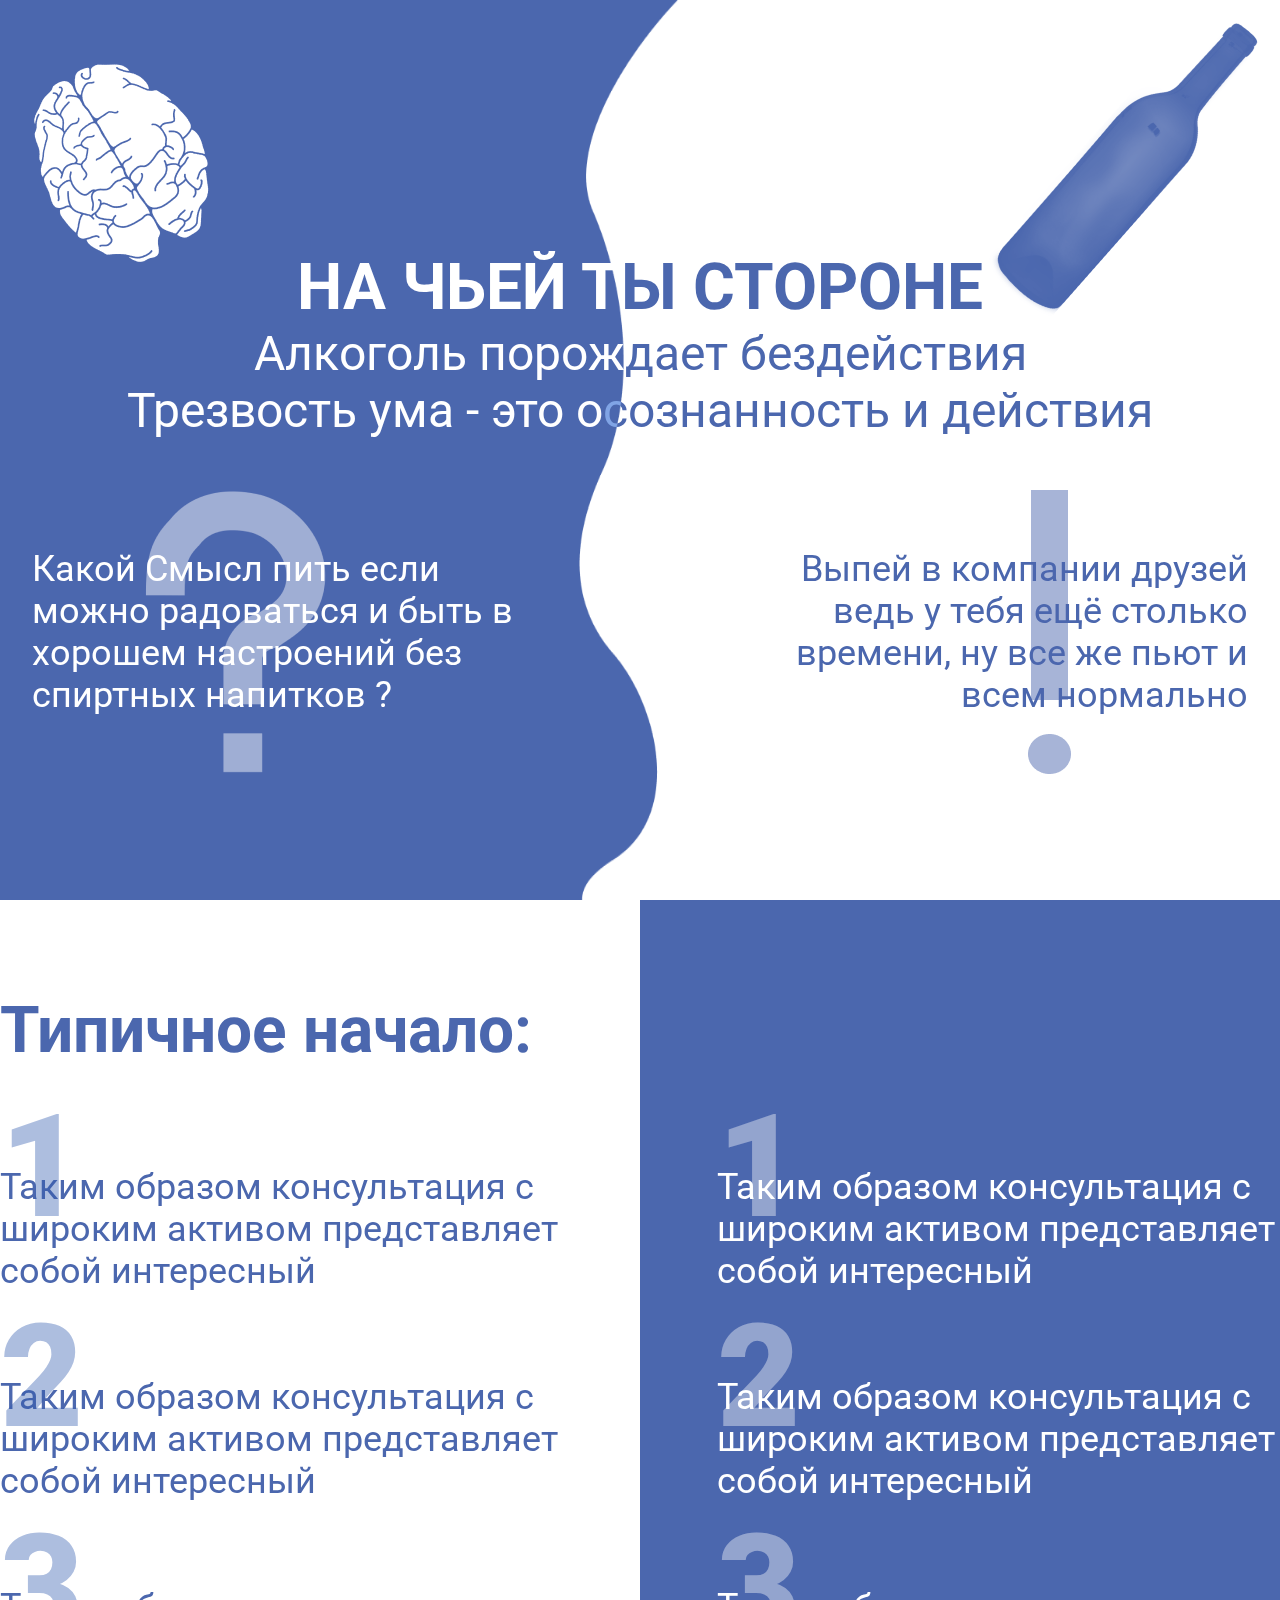
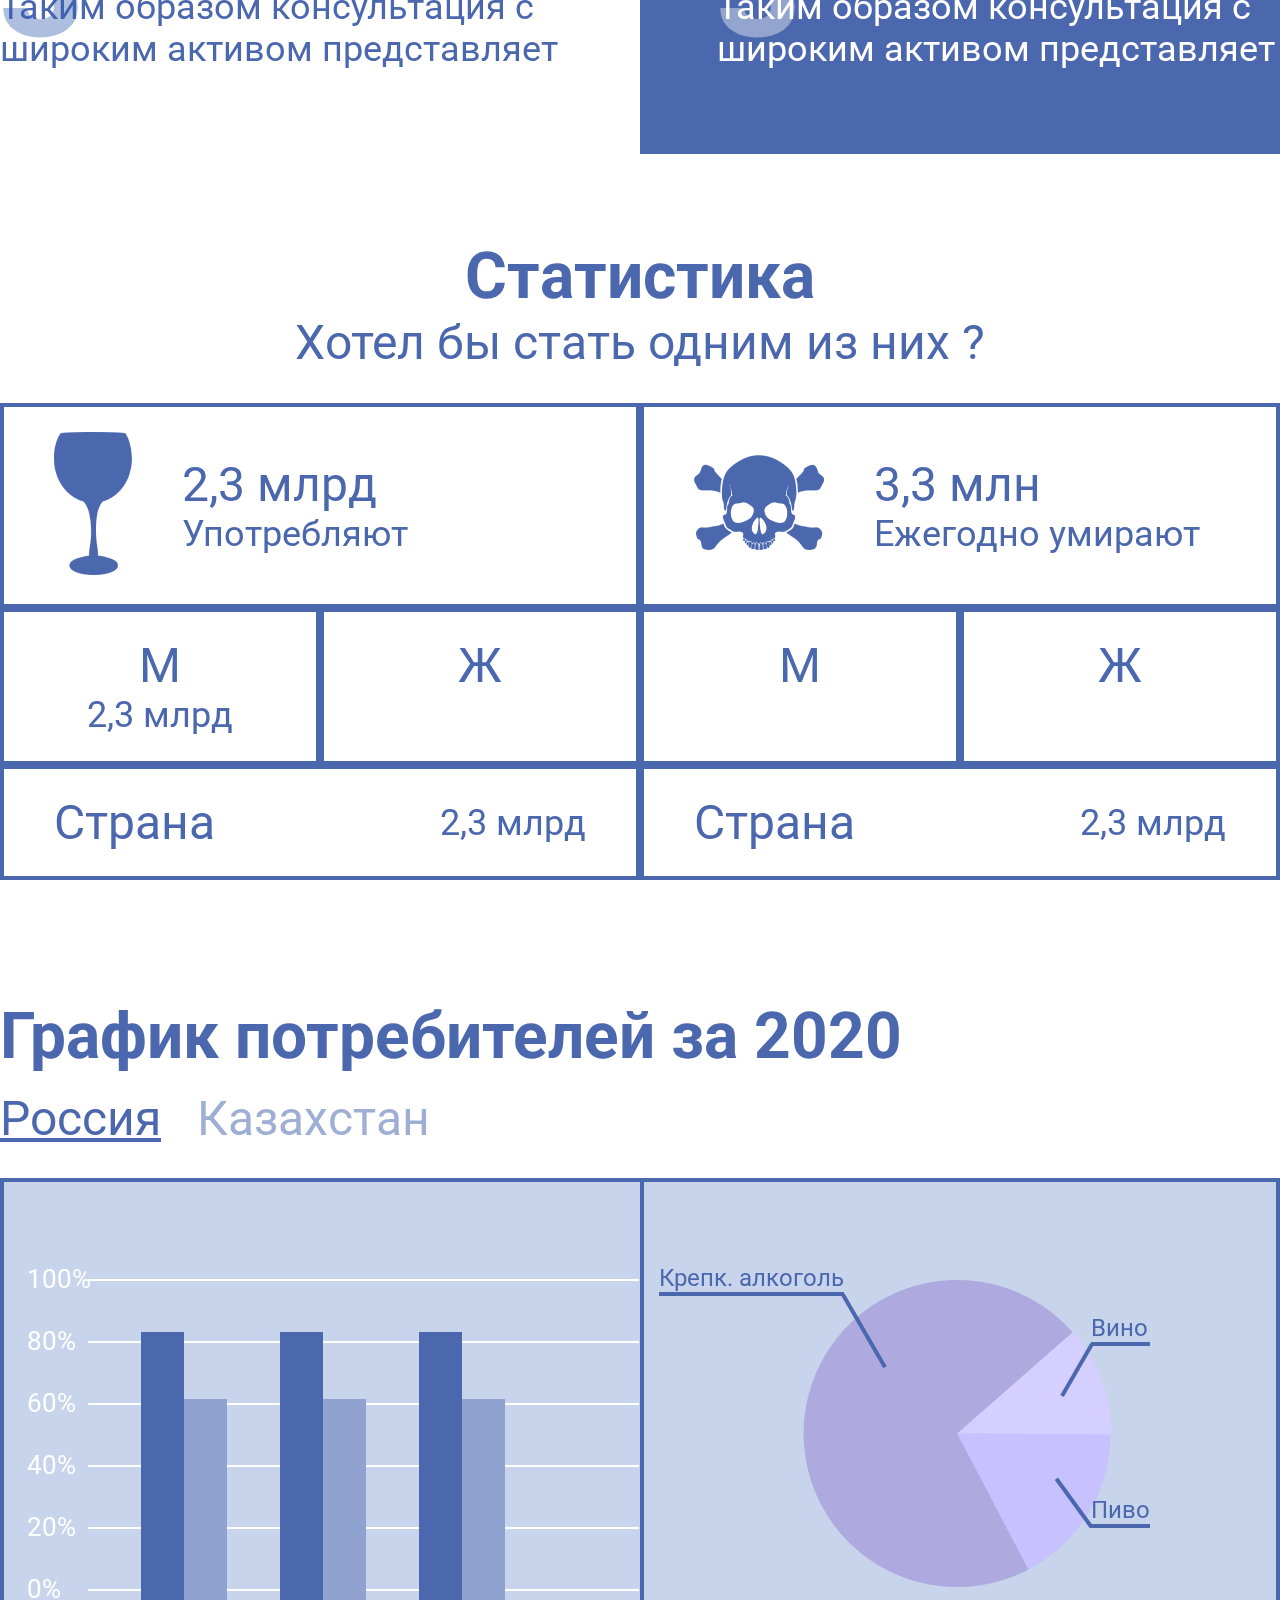
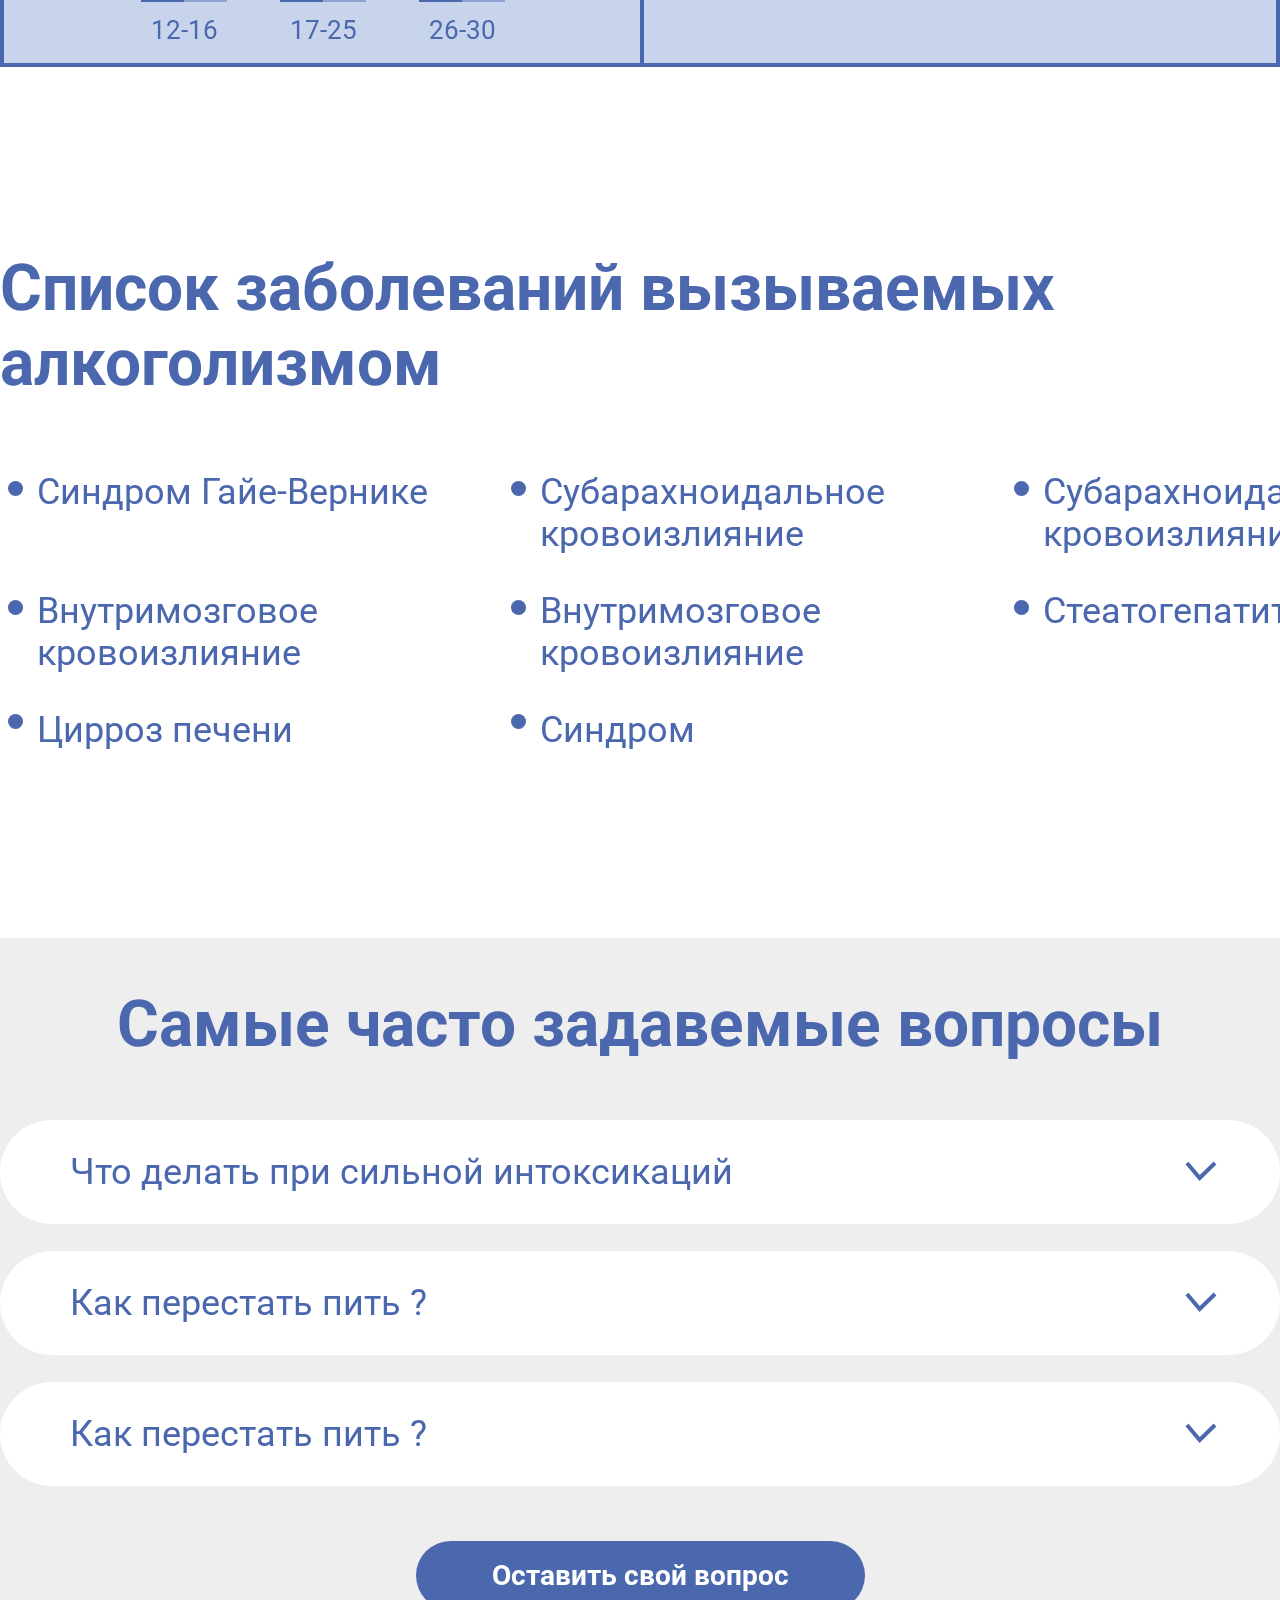
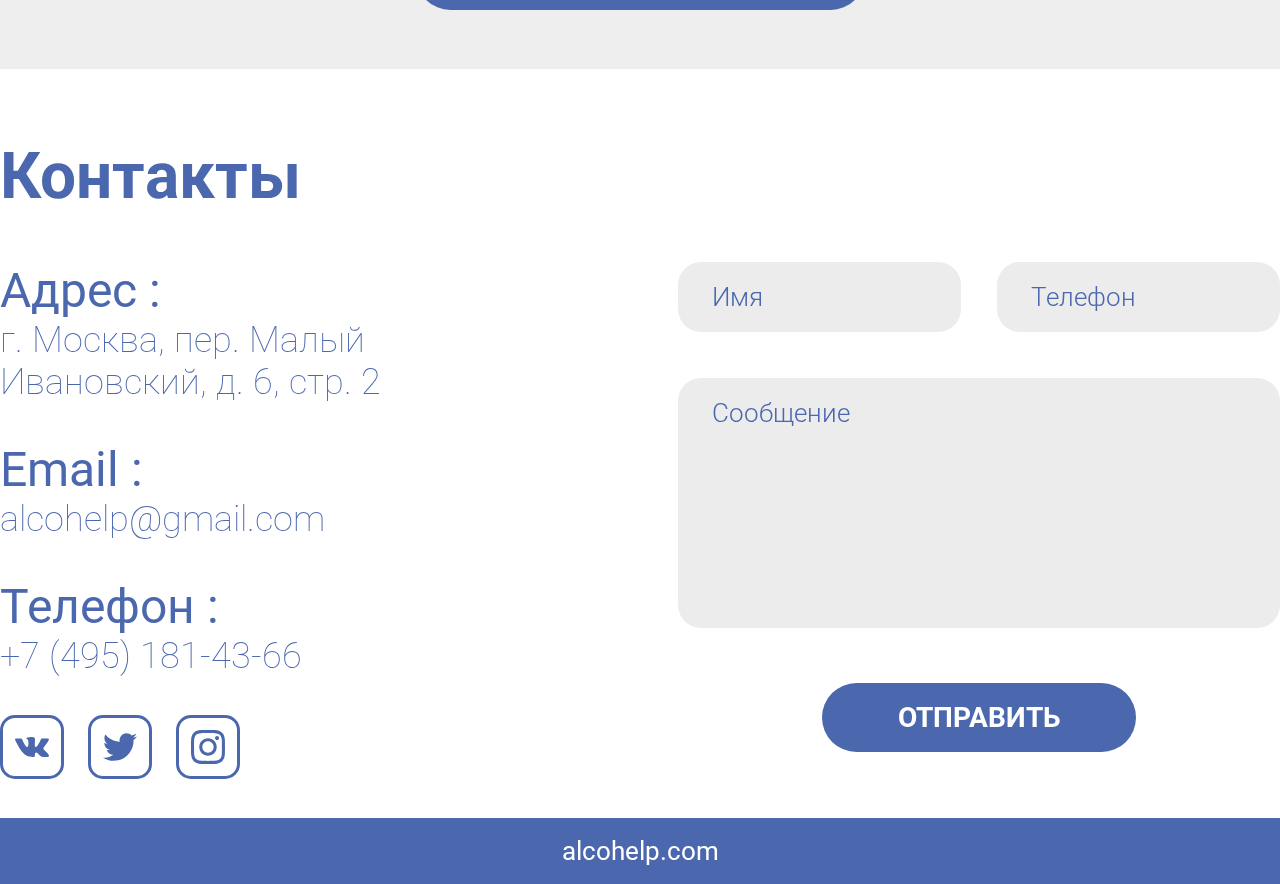
==== Alcohelp/index.html @ c552f62e "new site" ====
<!DOCTYPE html>
<html lang="en">
<head>
    <meta charset="UTF-8">
    <meta name="viewport" content="width=device-width, initial-scale=1.0">
    <link rel="stylesheet" href="css/style.css">
    <link rel="stylesheet" href="css/media.css">
    <title>Document</title>
    <link href="https://fonts.googleapis.com/css2?family=Roboto:ital,wght@0,300;0,400;1,700;1,900&display=swap" rel="stylesheet">
</head>
<body>
    <header>
        <div class="header-svg">
            <img src="images/header-svg.png" alt="">
        </div>
        <div class="header-img jc-sb">
            <img src="images/header1.png" alt=""><img src="images/header2.png" alt="">
        </div>
        <div class="header-title">
            <h1>НА ЧЬЕЙ Т<span>Ы СТОРОНЕ</span></h1>
            <h2>Алкоголь порож<span>дает бездействия</span><br>
                Трезвость ума - это о<span>сознанность и действия</span> </h2>
        </div>
        <div class="header-question jc-sb">
            <div class="header-question_box">
                <div class="header-question_img">
                    <img src="images/que.png" alt="">
                </div>
                <h3>
                    Какой Смысл пить если можно
                    радоваться и быть в хорошем настроений без спиртных напитков ? 
                </h3>
            </div>
            <div class="header-question_box">
                <div class="header-question_img">
                    <img src="images/exc.png" alt="">
                </div>
                <h3>
                    Выпей в компании друзей 
                    ведь у тебя ещё столько времени,
                    ну все же пьют и всем нормально
                </h3>
            </div>
        </div>
    </header>
    <section class="start">
        <div class="container">
            <h1 class="default-title">Типичное начало:</h1>
            <div class="start-wrapper jc-sb">
                <div class="start-content"> 
                    <div class="start-box">
                        <div class="number">1</div>
                        <h3>Таким образом консультация с широким активом представляет собой интересный </h3>
                    </div>
                    <div class="start-box">
                        <div class="number">2</div>
                        <h3>Таким образом консультация с широким активом представляет собой интересный </h3>
                    </div>
                    <div class="start-box">
                        <div class="number">3</div>
                        <h3>Таким образом консультация с широким активом представляет</h3>
                    </div>                   

                </div>
                <div class="start-content">
                    <div class="start-box">
                        <div class="number">1</div>
                        <h3>Таким образом консультация с широким активом представляет собой интересный </h3>
                    </div>
                    <div class="start-box">
                        <div class="number">2</div>
                        <h3>Таким образом консультация с широким активом представляет собой интересный </h3>
                    </div>
                    <div class="start-box">
                        <div class="number">3</div>
   <h3>                   Таким образом консультация с широким активом представляет  </h3>
                    </div>

                </div>
            </div>
        </div>
    </section>
<section class="statistics"> 
        <div class="default-title">
            <h1>Статистика</h1>
            <h2>Хотел бы стать одним из них ?</h2>
        </div>
        <div class="container">
            <div class="stat-content">
                <div class="grid">
                    <div class="stat-box flex">
                        <div class="stat-img"><img src="images/stat1.png" alt="">
                        </div>
                        <div class="stat-title">
                            <h2>2,3 млрд</h2>
                            <h3>Употребляют
                            </h3>
                        </div>
                    </div>
                    <div class="stat-box flex">
                        <div class="stat-img"><img src="images/stat2.png" alt="">
                        </div>
                        <div class="stat-title">
                            <h2>3,3 млн</h2>
                            <h3>Ежегодно умирают</h3>
                        </div>
                    </div>
                    <div class="stat-box">
                        <div class="stat-title center">
                            <h2>М</h2>
                            <h3>2,3 млрд</h3>
                        </div>
                    </div>
                    <div class="stat-box">
                        <div class="stat-title center">
                            <h2>Ж</h2>
                            <h3></h3>
                        </div>
                    </div>
                    <div class="stat-box">
                        <div class="stat-title center">
                            <h2>М</h2>
                            <h3></h3>
                        </div>
                    </div>
                    <div class="stat-box">
                        <div class="stat-title center">
                            <h2>Ж</h2>
                            <h3></h3>
                        </div>
                    </div>
                    <div class="stat-box jc-sb">
                        <h2>Страна</h2>
                        <h3>2,3 млрд</h3>
                    </div>
                    <div class="stat-box jc-sb">
                        <h2>Страна</h2>
                        <h3>2,3 млрд</h3>
                    </div>
                </div>
            </div>
            <h1>График потребителей за 2020</h1>
            <div class="tabs">
                <h2 class="tablinks active" data-index="Russia">Россия</h2>
                <h2 class="tablinks" data-index="Kazakhstan">Казахстан</h2>
           </div>
    <div class="wrapper_tabcontent">
             <div id="Russia" class="tabcontent active jc-sb">

                    <div class="bar-graph-content">
                        <div class="bar-graph_prec">
                            <p>100%</p>
                            <p>80%</p>
                            <p>60%</p>
                            <p>40%</p>
                            <p>20%</p>
                            <p>0%</p>
                        </div>
                        <div class="bar-graph-box">
                            <div class="rectangle">
                                <div class="rectangle-m"></div>
                                <div class="rectangle-w"></div>                                                       
                            </div>
                            12-16
                        </div>
                        <div class="bar-graph-box">
                            <div class="rectangle">
                                <div class="rectangle-m"></div>
                                <div class="rectangle-w"></div>                                                       
                            </div>
                            17-25
                        </div>
                        <div class="bar-graph-box">
                            <div class="rectangle">
                                <div class="rectangle-m"></div>
                                <div class="rectangle-w"></div>                                                       
                            </div>
                            26-30
                        </div>
                    </div>
                    <div class="circle-graph-content">
                        <div class="circle-graph">
                            <img src="images/circles-graphic.png" alt="">
                        </div>
                        <div class="circle-graph_text jc-sb">
                            <div class="circle-graph_title"><p>Крепк. алкоголь</p></div>
                            <div class="circle-graph_title"><p>Вино</p>
                                <p>Пиво</p></div>
                        </div>
                    </div>
             </div>
             <div id="Kazakhstan" class="tabcontent">
                    <div class="bar-graph-content">
                        <div class="bar-graph_prec">
                            <p>120%</p>
                            <p>80%</p>
                            <p>60%</p>
                            <p>40%</p>
                            <p>20%</p>
                            <p>0%</p>
                        </div>
                        <div class="bar-graph-box">
                            <div class="rectangle">
                                <div class="rectangle-m"></div>
                                <div class="rectangle-w"></div>                                                       
                            </div>
                            12-16
                        </div>
                        <div class="bar-graph-box">
                            <div class="rectangle">
                                <div class="rectangle-m"></div>
                                <div class="rectangle-w"></div>                                                       
                            </div>
                            17-25
                        </div>
                        <div class="bar-graph-box">
                            <div class="rectangle">
                                <div class="rectangle-m"></div>
                                <div class="rectangle-w"></div>                                                       
                            </div>
                            26-30
                        </div>
                    </div>
                    <div class="circle-graph-content">
                        <div class="circle-graph">
                            <img src="images/circles-graphic.png" alt="">
                        </div>
                        <div class="circle-graph_text jc-sb">
                            <div class="circle-graph_title"><p>Крепк. алкоголь</p></div>
                            <div class="circle-graph_title"><p>Вино</p>
                                <p>Пиво</p></div>
                        </div>
                    </div>
             </div>

          </div> 
        </div>
    </section> 
    <section class="diseases">
        <div class="container">
            <div class="default-title">
                <h1>Список заболеваний 
                    вызываемых алкоголизмом</h1>
            </div>
            <div class="diseases-content">
                <ul class="flex">
                    <li><a href="">Синдром Гайе-Вернике</a></li>
                    <li><a href="">Субарахноидальное 
                        кровоизлияние</a></li>
                    <li><a href="">Субарахноидальное 
                        кровоизлияние</a></li>
                    <li><a href="">Внутримозговое
                        кровоизлияние</a></li>
                    <li><a href="">Внутримозговое
                        кровоизлияние</a></li>
                    <li><a href="">Внутримозговое
                        кровоизлияние</a></li>
                    <li><a href="">Стеатогепатит</a></li>
                    <li><a href="">Внутримозговое
                        кровоизлияние</a></li>
                    <li><a href="">Цирроз печени</a></li>
                    <li><a href="">Синдром</a></li>
                </ul>
            </div>
        </div>
    </section>
    <section class="faq">
        <div class="container">
            <div class="default-title">
                <h1>Самые часто задавемые вопросы</h1>
            </div>
            <div class="faq-content">
                <div class="accordionItem close">
                    <h3 class="accordion-title">Что делать при сильной интоксикаций <svg width="32" height="20" viewBox="0 0 32 20" fill="none" xmlns="http://www.w3.org/2000/svg">
                        <path d="M2 2L14.6757 17L30 2" stroke="#4B67AE" stroke-width="4"/>
                        </svg>
                        
                        <div class="accordion-content">
                            Lorem ipsum dolor sit amet consectetur adipisicing elit. Numquam ab facere laborum sunt aperiam repudiandae nihil, debitis voluptatibus deserunt laboriosam voluptates! Cum, expedita dolor ipsam fugiat adipisci aperiam laudantium ab?                Lorem ipsum dolor sit amet consectetur adipisicing elit. Numquam ab facere laborum sunt aperiam repudiandae nihil, debitis voluptatibus deserunt laboriosam voluptates! Cum, expedita dolor ipsam fugiat adipisci aperiam laudantium ab?
                        </div>
                    </h3>
            
                </div>
            
                <div class="accordionItem close">
                    <h3 class="accordion-title">Как перестать пить ?<svg width="32" height="20" viewBox="0 0 32 20" fill="none" xmlns="http://www.w3.org/2000/svg">
                        <path d="M2 2L14.6757 17L30 2" stroke="#4B67AE" stroke-width="4"/>
                        </svg>
                        
                        <div class="accordion-content">
                            Lorem ipsum dolor sit amet, consectetur adipisicing elit. Consequuntur nam tempore sequi fuga
                            repudiandae omnis officiis iusto, dolores velit voluptatibus ea mollitia temporibus facere molestias ut
                            voluptas odio quidem fugiat.
                        </div>
                    </h3>
            
                </div>
            
                <div class="accordionItem close">
                    <h3 class="accordion-title">Как перестать пить ?<svg width="32" height="20" viewBox="0 0 32 20" fill="none" xmlns="http://www.w3.org/2000/svg">
                        <path d="M2 2L14.6757 17L30 2" stroke="#4B67AE" stroke-width="4"/>
                        </svg>
                        
                        <div class="accordion-content">
                            Lorem ipsum dolor sit amet consectetur, adipisicing elit. Delectus fugit commodi saepe molestias, quis
                            provident veniam adipisci aut recusandae amet corporis suscipit, quaerat, vel perferendis tempora
                            nesciunt at a et!
                        </div>
                    </h3>
            
                </div>
                <div class="btn">
                    <a href="">Оставить свой вопрос</a>
                </div>
            </div>
        </div>
    </section>
    <section class="contact">
        <div class="container">
            <div class="default-title">
                <h1>Контакты</h1>
            </div>
            <div class="contact-content jc-sb">
                <div class="contact-info">
                    <div class="contact-items">
                        <h2>Адрес : </h2>  
                        <a href="#">г. Москва, пер. Малый Ивановский, д. 6, стр. 2</a>                  
                    </div>
                    <div class="contact-items">
                        <h2>Email :  </h2>
                        <a href="#">alcohelp@gmail.com</a>
                    </div>
                    <div class="contact-items">
                        <h2>Телефон : </h2>
                        <a href="#">+7 (495) 181-43-66</a>
                    </div>
                    <div class="contact-soical flex">
                        <a href=""><svg xmlns="http://www.w3.org/2000/svg" width="34" height="34" viewBox="0 0 24 24" fill="#4b67ae"><path class="st0" d="M13.162 18.994c.609 0 .858-.406.851-.915-.031-1.917.714-2.949 2.059-1.604 1.488 1.488 1.796 2.519 3.603 2.519h3.2c.808 0 1.126-.26 1.126-.668 0-.863-1.421-2.386-2.625-3.504-1.686-1.565-1.765-1.602-.313-3.486 1.801-2.339 4.157-5.336 2.073-5.336h-3.981c-.772 0-.828.435-1.103 1.083-.995 2.347-2.886 5.387-3.604 4.922-.751-.485-.407-2.406-.35-5.261.015-.754.011-1.271-1.141-1.539-.629-.145-1.241-.205-1.809-.205-2.273 0-3.841.953-2.95 1.119 1.571.293 1.42 3.692 1.054 5.16-.638 2.556-3.036-2.024-4.035-4.305-.241-.548-.315-.974-1.175-.974h-3.255c-.492 0-.787.16-.787.516 0 .602 2.96 6.72 5.786 9.77 2.756 2.975 5.48 2.708 7.376 2.708z"/></svg></a>
                        <a href=""><svg xmlns="http://www.w3.org/2000/svg" width="34" height="34" viewBox="0 0 24 24" fill="#4b67ae"><path d="M24 4.557c-.883.392-1.832.656-2.828.775 1.017-.609 1.798-1.574 2.165-2.724-.951.564-2.005.974-3.127 1.195-.897-.957-2.178-1.555-3.594-1.555-3.179 0-5.515 2.966-4.797 6.045-4.091-.205-7.719-2.165-10.148-5.144-1.29 2.213-.669 5.108 1.523 6.574-.806-.026-1.566-.247-2.229-.616-.054 2.281 1.581 4.415 3.949 4.89-.693.188-1.452.232-2.224.084.626 1.956 2.444 3.379 4.6 3.419-2.07 1.623-4.678 2.348-7.29 2.04 2.179 1.397 4.768 2.212 7.548 2.212 9.142 0 14.307-7.721 13.995-14.646.962-.695 1.797-1.562 2.457-2.549z"/></svg></a>
                        <a href=""><svg xmlns="http://www.w3.org/2000/svg" width="34" height="34" viewBox="0 0 24 24" fill="#4b67ae"><path d="M12 2.163c3.204 0 3.584.012 4.85.07 3.252.148 4.771 1.691 4.919 4.919.058 1.265.069 1.645.069 4.849 0 3.205-.012 3.584-.069 4.849-.149 3.225-1.664 4.771-4.919 4.919-1.266.058-1.644.07-4.85.07-3.204 0-3.584-.012-4.849-.07-3.26-.149-4.771-1.699-4.919-4.92-.058-1.265-.07-1.644-.07-4.849 0-3.204.013-3.583.07-4.849.149-3.227 1.664-4.771 4.919-4.919 1.266-.057 1.645-.069 4.849-.069zm0-2.163c-3.259 0-3.667.014-4.947.072-4.358.2-6.78 2.618-6.98 6.98-.059 1.281-.073 1.689-.073 4.948 0 3.259.014 3.668.072 4.948.2 4.358 2.618 6.78 6.98 6.98 1.281.058 1.689.072 4.948.072 3.259 0 3.668-.014 4.948-.072 4.354-.2 6.782-2.618 6.979-6.98.059-1.28.073-1.689.073-4.948 0-3.259-.014-3.667-.072-4.947-.196-4.354-2.617-6.78-6.979-6.98-1.281-.059-1.69-.073-4.949-.073zm0 5.838c-3.403 0-6.162 2.759-6.162 6.162s2.759 6.163 6.162 6.163 6.162-2.759 6.162-6.163c0-3.403-2.759-6.162-6.162-6.162zm0 10.162c-2.209 0-4-1.79-4-4 0-2.209 1.791-4 4-4s4 1.791 4 4c0 2.21-1.791 4-4 4zm6.406-11.845c-.796 0-1.441.645-1.441 1.44s.645 1.44 1.441 1.44c.795 0 1.439-.645 1.439-1.44s-.644-1.44-1.439-1.44z"/></svg></a>
                    </div>
                </div>
                <div class="contact-form">
                    <form action="" class="jc-sb">
                        <input type="text" placeholder="Имя"><input type="text" placeholder="Телефон">
                        <textarea name="" id="" cols="90" rows="7" placeholder="Сообщение"></textarea>
                       <div class="btn"><a href="">ОТПРАВИТЬ</a></div>
                    </form>
                </div>
            </div>
        </div>
    </section>
    <footer>alcohelp.com</footer>
    <script src="js/js.js"></script>
</body>
</html>
---- Alcohelp/css/style.css ----
* {
    padding: 0;
    margin: 0;
    box-sizing: border-box;
    text-decoration: none;
    list-style: none;
    font-family: 'Roboto', sans-serif;
}
h1 {
    font-size: 64px;
}
h2 {
    font-weight: 400;
    font-size: 48px;
}
h3 {
    font-weight: 400;
    font-size: 36px;
}
a {
    color:#4b67ae;
    font-size: 36px;
}
header {
    position: relative;
    height: 100vh;
}
.container {
    max-width: 1404px;
    margin:  0 auto;
}
.header-svg {
    z-index: -1;
    width: 53%;
    height: 100%;
    position: absolute;
}
.header-svg img {
    width: 100%;
    height: 100%;
}
.header-title span {
    color: #4b67ae; 
}
.jc-sb {
    flex-flow:wrap;
    display: flex;
    justify-content: space-between;
    align-items: center;
}
.flex {
    flex-flow:wrap;
    display: flex;
    align-items: center;
}
.header-title {
    padding-top: 250px;
    text-align: center;
    color: white;
    mix-blend-mode: screen; 
}
.header-img {
    position: absolute;
    width: 100%;
}
.header-question {
    width: 95%;
    margin: 0 auto;
    margin-top: 109px;
}
.header-question_box {
    position: relative;
    width: 42%;
    color:white;
}
.header-question_img {
    width: 100%;
    height: 100%;
    position: absolute;
}
.header-question_img img {
    position: absolute;
    margin: auto;
    left: 0;
    right: 0;
    top: 0;
    bottom: 0;
}
.header-question_box:nth-child(1) img {
    left: -107px;
}
.header-question_box:nth-child(2) img {
    left: 113px;
}
.header-question_box:nth-child(2) {
    text-align: right;
    color:#4b67ae
}
.default-title  {
    color: #4b67ae
}
.start {
    position: relative;
    padding-top: 93px;
}
.start:before {
    z-index: -1;
    right: 0;
    top: 0;
    content:'';
    position: absolute;
    width: 50%;
    height: 100%;
    background: #4B67AE;
}
.start-wrapper {
    margin-top: 98px;
}
.start-content:nth-child(2) {
    color:white;
}
.start-content:nth-child(2) .number
 {
    color: #FFFFFF;
}
.start-box {
    margin-bottom: 84px;
    position: relative;
    }
.start-box .number {
    font-weight: 900;
    opacity: 0.4;
    position: absolute;
    font-size: 144px;
    top: 0px;
    color:#335DB0;
    transform: translateY(-50%);
} 
.start-content  {
    color: #4b67ae;
    width: 44%;
}
.statistics {
    color: #4b67ae;
    padding-top: 85px;
}
.statistics .default-title {
    text-align: center;
}
.grid {
    display: grid;
    grid: auto / repeat(auto-fit,minmax(24%,1fr));
}
.stat-content{
    margin-top: 32px;
}
.stat-box {
    color: #4b67ae;
    border:4px solid #4b67ae;
    padding: 25px 50px;
}
.stat-img {

    margin-right: 50px;
}
.grid .stat-box:nth-child(1),
.grid .stat-box:nth-child(2),
.grid .stat-box:nth-child(7),
.grid .stat-box:nth-child(8) {
    grid-column: span 2;
}
.center {
    text-align: center;
}
.stat-title .center h3 {
    margin-top: 18px;
}
.stat-content .grid {
    padding-bottom: 119px;
}
/* tabs */
.tabs{
    margin-top: 16px;
    display: flex;
}

.tabs h2 {
    cursor: pointer;
    opacity: 0.53;
    transition: 500ms;
}
h2.active {
    opacity: 1 !important;
    text-decoration: underline;
}
.tabs h2:nth-child(1) {
    margin-right: 36px;
}
.tablinks.active {
  z-index: 0;
}
.tablinks:hover {
    opacity: 1;
}
.wrapper_tabcontent {
    margin-top: 31px;
    height: 489px;
}
.tabcontent:before {
    top: 0;
    width: 4px;
    height: 100%;
    content:'';
    position: absolute;
    background: #4b67ae;
    left: 50%;
}
.tabcontent .jc-sb {
    height: 100%;
}

.tabcontent {
    height: 100%;
    position: relative;
    padding-top: 82px;
    padding-left: 23px;
    padding-bottom: 61px;
  background: rgba(76, 115, 189, 0.31);;
  border: 4px solid #4b67ae;
  display: none;
}

.tabcontent.active {
    transition: all 1s ease;
    display: flex;
    animation: fadeEffect 2s ease;
  
  }
  @keyframes fadeEffect {
    from {
      opacity: 0;
    }
    to {
      opacity: 1;
     transform: unset;
    }
  }
.bar-graph_prec {
    width: 100%;
    height: 100%;
    position: absolute;
}
.bar-graph_prec p {
    margin-bottom: 32px;
    font-size: 26px;
    color:white;
    position: relative;
}
.bar-graph_prec p:before {
    position: absolute;
    content:'';
    right: 0;
    width: 90%;
    height: 2px;
    background: white;
    top: 50%;
}
.bar-graph-content {
    width: 49%;
    position: relative;
    height: 100%;
    display: flex;
    align-items: flex-end;
}
.bar-graph-box {
    position: relative;
    height: 100%;
    text-align: center;
    font-size: 26px;
    margin-right: 53px;
}
.rectangle {
    margin-bottom: 13px;
    display: flex;
    height: 100%;
    align-items: flex-end;
}
.bar-graph-content .bar-graph-box:nth-child(2) {
    margin-left: 114px;

}
.rectangle-m {
    background: #4B67AE;
    height: 80%;
    width: 43px;
}

.rectangle-w {
    background: #8FA2D0;
    height: 60%;
    width: 43px;
}
.circle-graph-content {
    padding: 0px 90px 0px 20px;
    height: 100%;
    width: 51%;
    position: relative;
}
.circle-graph img{
    left: 0; right: 0; top: 0;bottom: 0;
    margin: auto;
    position: absolute;

}
.circle-graph_text.jc-sb {
    padding-right: 36px;
    align-items: unset;    
}
.circle-graph_title p {
    position: relative;
    font-size: 24px;
    border-bottom: 4px solid #4b67ae;
}
.circle-graph_title:nth-child(1) p:before {
    right: -22px;
    content: '';
    position: absolute;
    height: 84px;
    width: 4px;
    background: #4b67ae;
    top: 25px;
    transform: rotate(-30deg);
}
.circle-graph_title:nth-child(2) p:nth-child(1) {
    margin-top: 50px;
}
.circle-graph_title:nth-child(2) p:nth-child(1):before {
    left: -16px;
    content: '';
    position: absolute;
    height: 60px;
    width: 4px;
    background: #4b67ae;
    top: 26px;
    transform: rotate(30deg);
} 
.circle-graph_title:nth-child(2) p:nth-child(2) {
    margin-top: 150px;
}
.circle-graph_title:nth-child(2) p:nth-child(2):before {
    left: -19px;
    content: '';
    position: absolute;
    height: 60px;
    width: 4px;
    background: #4b67ae;
    top: -23px;
    transform: rotate(144deg);
}
.diseases {
    padding-top: 184px;
    padding-bottom: 152px;
}
.diseases-content {
    overflow-x: scroll;
    margin-top: 70px;
}
.diseases-content::-webkit-scrollbar {
    height: 16px;
    background: #DBDBDB;
    border-radius: 36px;
}
::-webkit-scrollbar-thumb {
    background: #4B67AE;
    border-radius: 36px;
    height: 2px;
}
.diseases-content .flex {
    align-items: unset;
    padding-left: 37px;
    width: 170%;
}
.diseases-content li {
    position: relative;
    width: 408px;
    margin-right: 95px;
    margin-bottom: 35px;
}
.diseases-content li:before {
    content: '';
    position: absolute;
    width: 15px;
    height: 15px;
    background: #4b67ae;
    border-radius: 50%;
    top: 12%;
    left: -7%;
}

.faq {
    padding: 49px 0px 59px 0px ;
    background: #EEEEEE;
}
.faq .default-title {
    text-align: center;
}
.faq-content {
    margin-top: 58px;
}
.accordion-title{
    cursor:pointer;
    padding:10px;
    color:#4B67AE;
    position: relative;
    padding: 31px 70px;

}
.accordion-content {
    transition: 300ms;
}
.accordionItem.open .accordion-content {
    margin-top: 30px;
    
}
.close .accordion-content{
    transform-origin: 100% 0;
    height: 0;
    opacity: 0;
    visibility: hidden;
}
.accordionItem {
    border-radius: 54px;
    transition: 500ms;
    background: white;
    margin-bottom: 27px;
}
.accordion-title svg {
    position: absolute;
    right: 63px;
    top: 41px;
    transition: 300ms;
}
.accordionItem.open svg {
transform: rotate(90deg);
}
.contact {
    padding-top: 70px;
    padding-bottom: 39px;
    color: #4b67ae;
}
.contact-items {
    margin-bottom: 38px;
}
.contact-items a {
    font-weight: 100;
}
.contact-content {
    margin-top: 48px;
}
.contact-form input,
.contact-form textarea {
    outline: none;
    font-size: 26px;
    color: #4b67ae;
    font-weight: 300;
    padding: 20px 34px;
    border: unset;
    background: rgba(196, 196, 196, 0.33);
    border-radius:23px;
}
.contact-form input {
    width: 47%;
}
.contact-form textarea {
    resize: none;
    margin-top: 46px;
}
::placeholder {
    font-size: 26px;
    color: #4b67ae;
    font-weight: 300;
}
.contact-info {
    width: 40%;
}
.contact-form {
    width: 47%;
}
.contact-content.jc-sb
 {
     align-items: unset;
 }
 .btn {
     padding: 18px 76px;
     background: #4b67ae;
     border-radius: 115px;
     margin: 55px auto 0px auto;
     width: fit-content;
 }
 .btn a {
    font-size: 28px;
    font-weight: 700;
     color:white;
 }
 .contact-soical a {
     display: flex;
     justify-content: center;
     align-items: center;
     width: 64px;
     height: 64px;
     border:3px solid #4b67ae;
     border-radius: 15px;
     margin-right: 24px;
     transition: 500ms;
 }
 .contact-soical svg {
     transition: 500ms;;
 }
 .contact-soical a:hover svg {
     fill:white;
 }
 .contact-soical a:hover {
     background: #4b67ae;
 }
 footer {
     background: #4b67ae;
     padding: 18px 0px;
     text-align: center;
     color:white;
     font-size: 26px;
 }
---- Alcohelp/css/media.css ----
@media screen and (max-width: 1058px) {
    .tabcontent:before {
        display: none;
    }
}
@media screen and (max-width: 500px) {
    h1 {
        font-size: 30px;
    }
    h2 {
        font-size: 22px;
    }
    .header-img img {
        margin-top: 41px;
        width: 97px;
        height: 97px;
    }
    .header-question_box {
        width: 49%;
    }
    h3 {
        font-size: 17px;
    }
    .header-question_img img{
        height: 151px;
    }
    .header-question_box:nth-child(1) img {
        left: -83px;
    }
    .stat-box {
        border: 2px solid #4b67ae;
        padding: 18px 6px;
    }
    .stat-img img {
        height: 50px;
    }
    .stat-img {
        margin-right: unset;
    }
    .stat-box.flex {
        text-align: center;
        flex-direction: column;
        justify-content: center;
    }
    .bar-graph-box {
        margin-right: 30px;
    }
    .bar-graph-content {
        width: 100%;
    }
    .rectangle-m {
        width: 30px;
    }
    .rectangle-w {
        width: 27px;
    }
    .bar-graph-content .bar-graph-box:nth-child(2) {
        margin-left: 89px;
    }
    .bar-graph_prec p:before {
        width: 81%;
    }
    .bar-graph-box{
        font-size: 18px;
    }
}
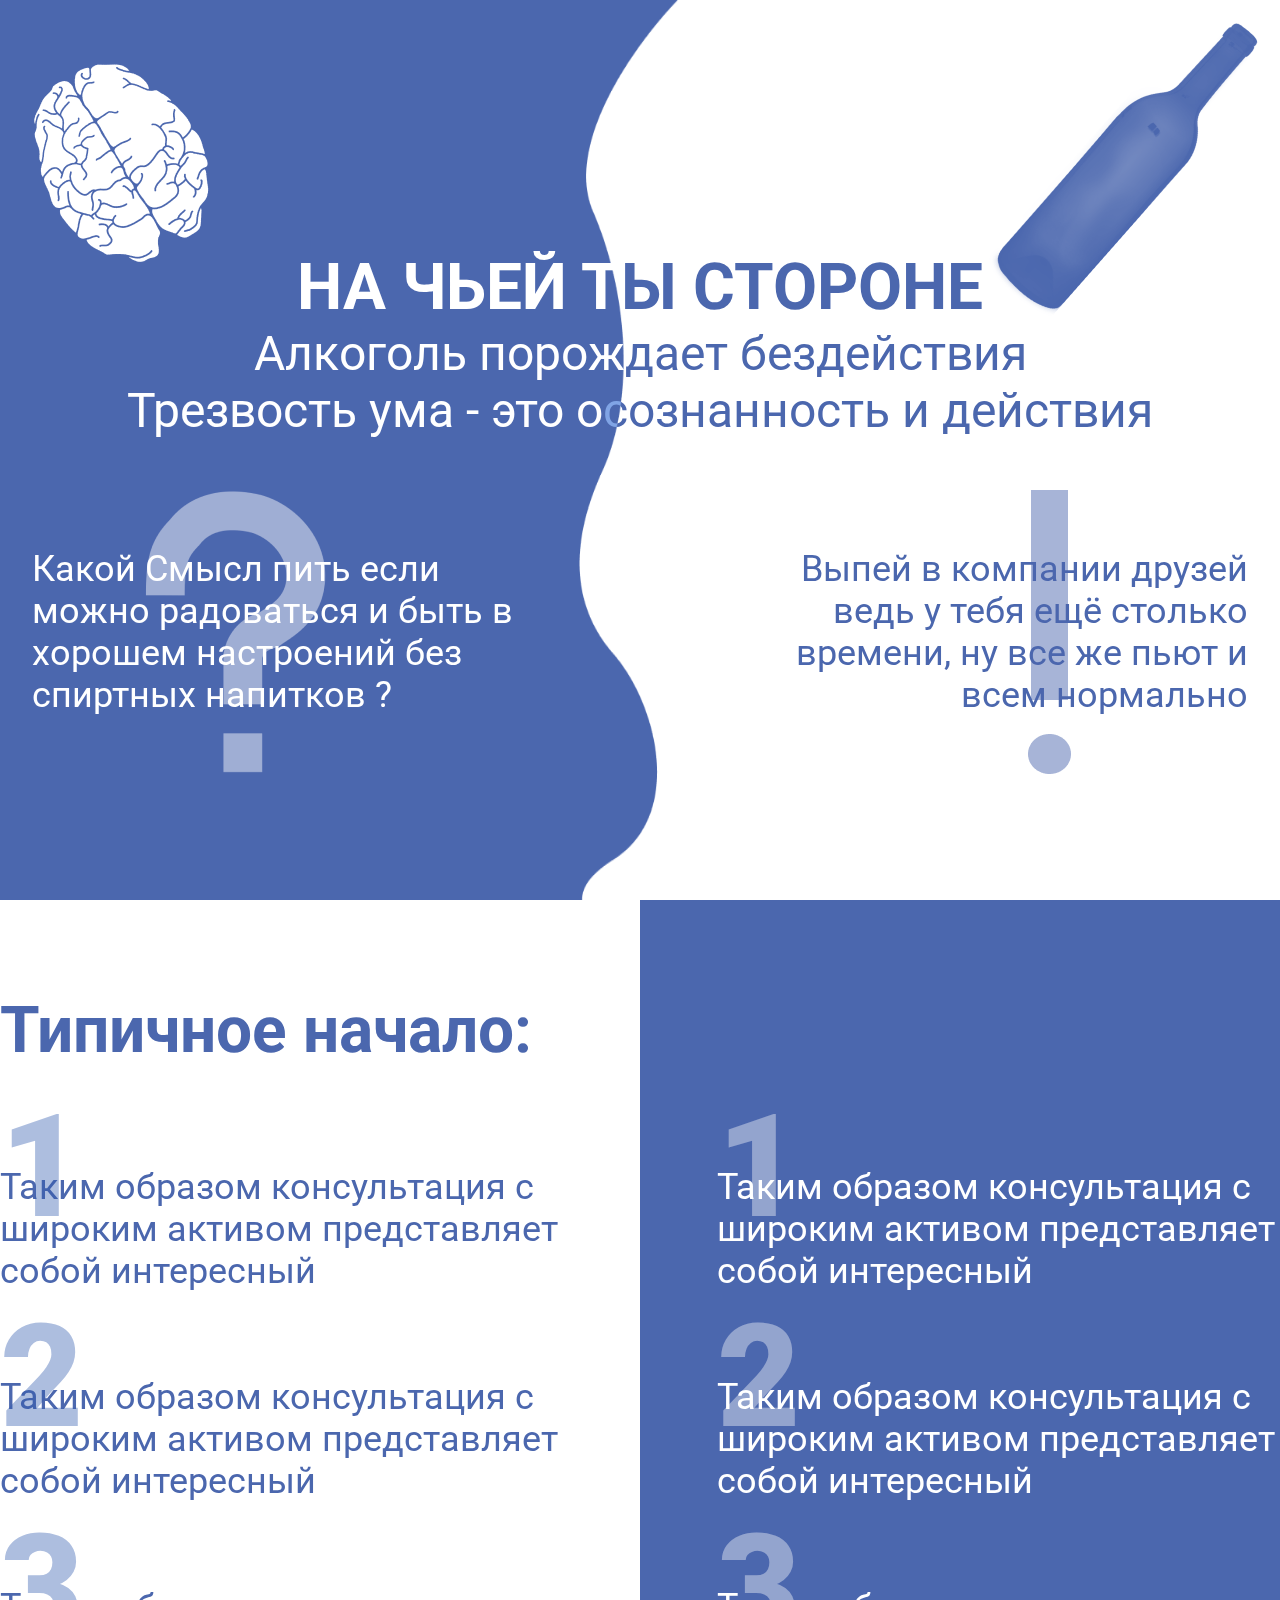
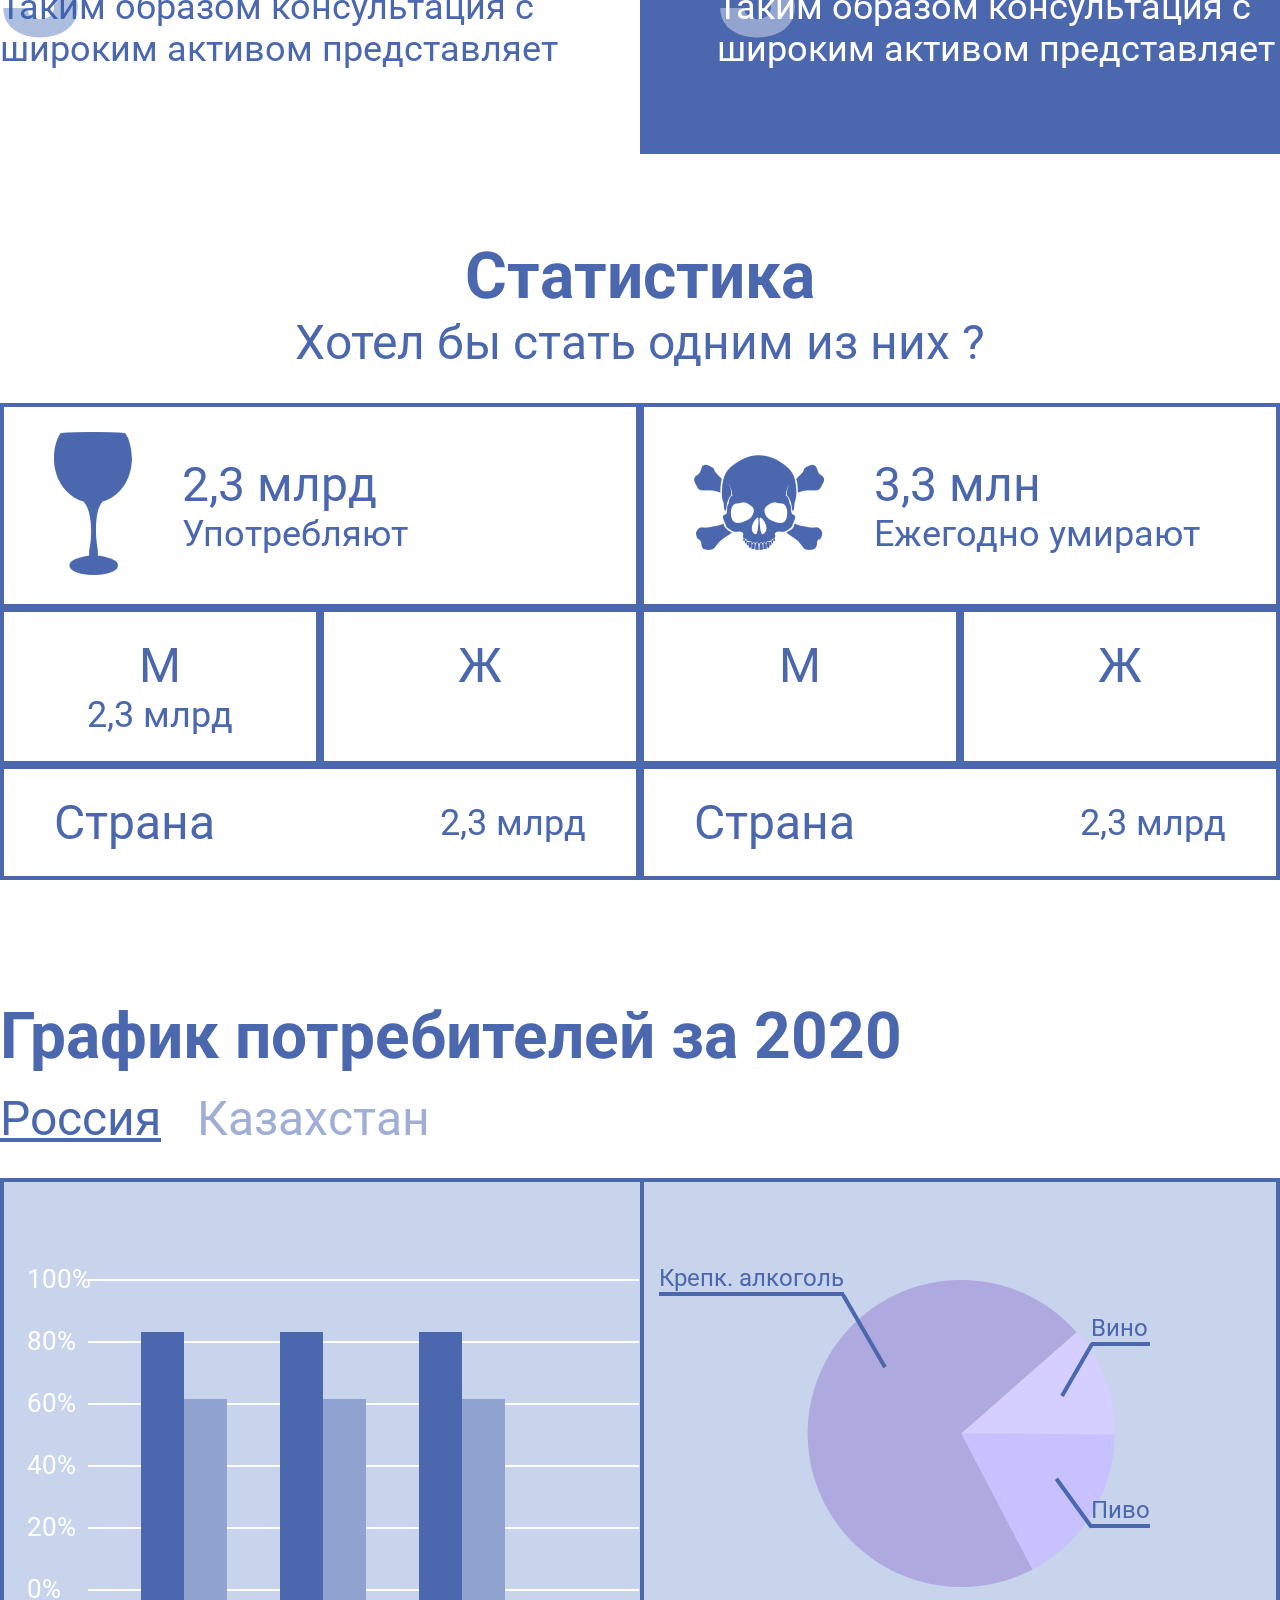
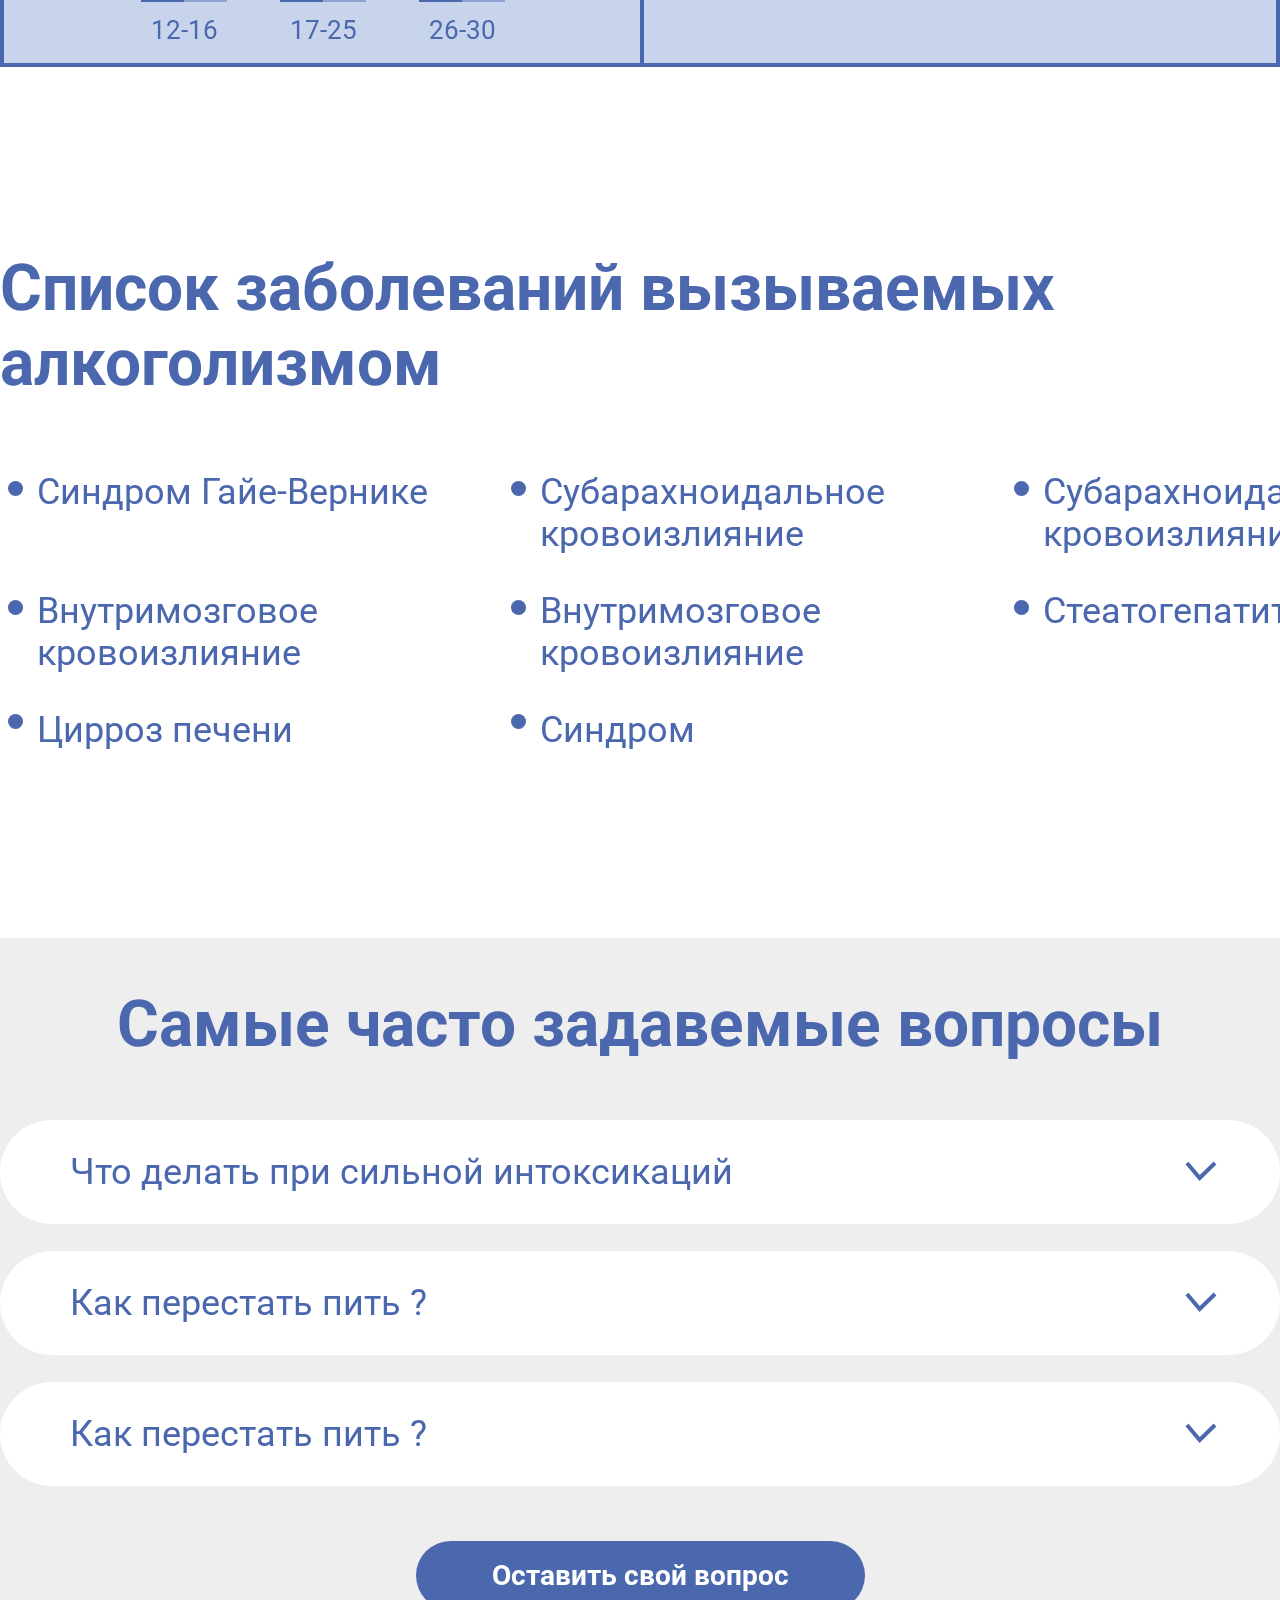
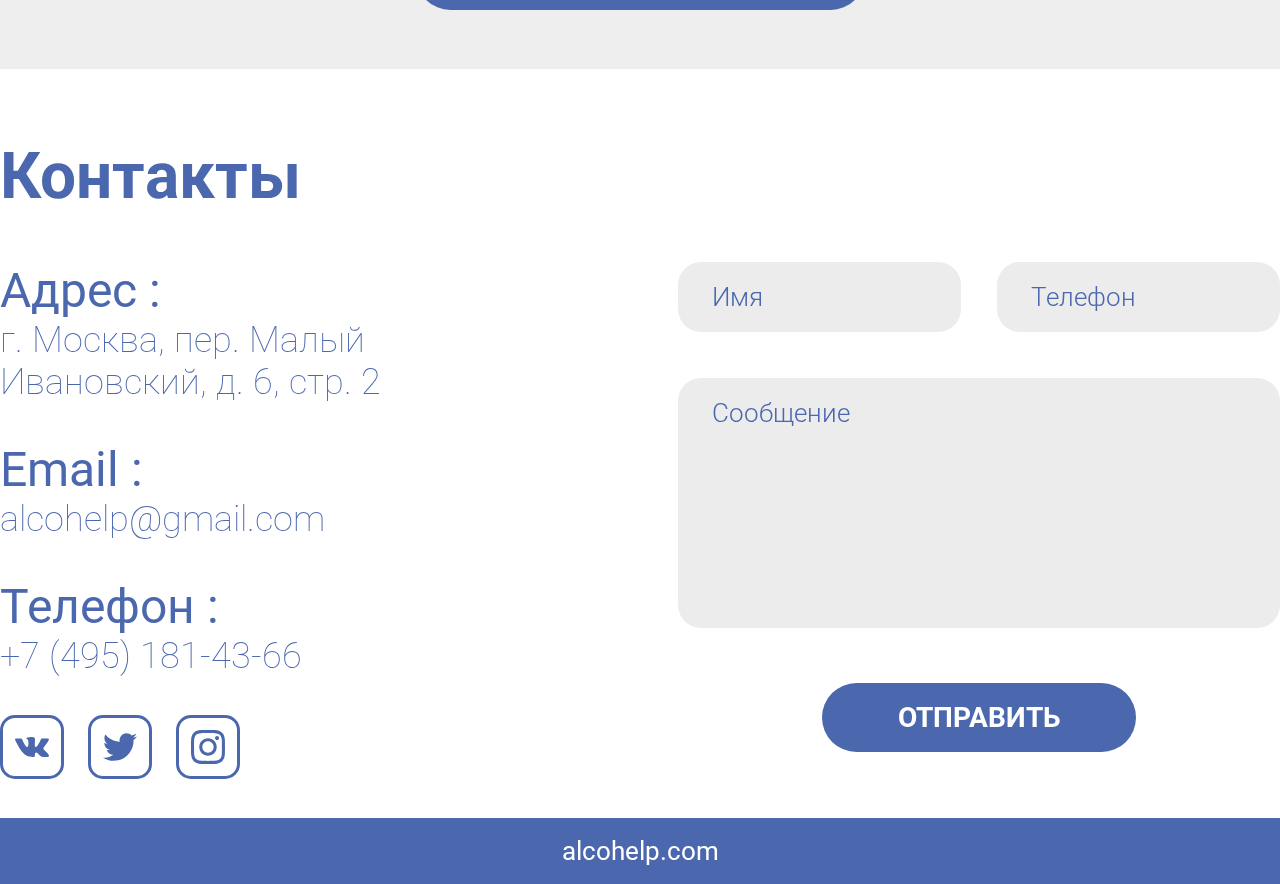
==== commit 2d5063a4: "adaptive" ====
--- a/Alcohelp/index.html
+++ b/Alcohelp/index.html
@@ -189,48 +189,49 @@
                         </div>
                     </div>
              </div>
-             <div id="Kazakhstan" class="tabcontent">
-                    <div class="bar-graph-content">
-                        <div class="bar-graph_prec">
-                            <p>120%</p>
-                            <p>80%</p>
-                            <p>60%</p>
-                            <p>40%</p>
-                            <p>20%</p>
-                            <p>0%</p>
-                        </div>
-                        <div class="bar-graph-box">
-                            <div class="rectangle">
-                                <div class="rectangle-m"></div>
-                                <div class="rectangle-w"></div>                                                       
-                            </div>
-                            12-16
-                        </div>
-                        <div class="bar-graph-box">
-                            <div class="rectangle">
-                                <div class="rectangle-m"></div>
-                                <div class="rectangle-w"></div>                                                       
-                            </div>
-                            17-25
-                        </div>
-                        <div class="bar-graph-box">
-                            <div class="rectangle">
-                                <div class="rectangle-m"></div>
-                                <div class="rectangle-w"></div>                                                       
-                            </div>
-                            26-30
-                        </div>
-                    </div>
-                    <div class="circle-graph-content">
-                        <div class="circle-graph">
-                            <img src="images/circles-graphic.png" alt="">
-                        </div>
-                        <div class="circle-graph_text jc-sb">
-                            <div class="circle-graph_title"><p>Крепк. алкоголь</p></div>
-                            <div class="circle-graph_title"><p>Вино</p>
-                                <p>Пиво</p></div>
-                        </div>
-                    </div>
+             <div id="Kazakhstan" class="tabcontent jc-sb">
+
+                <div class="bar-graph-content">
+                    <div class="bar-graph_prec">
+                        <p>100%</p>
+                        <p>80%</p>
+                        <p>60%</p>
+                        <p>40%</p>
+                        <p>20%</p>
+                        <p>0%</p>
+                    </div>
+                    <div class="bar-graph-box">
+                        <div class="rectangle">
+                            <div class="rectangle-m"></div>
+                            <div class="rectangle-w"></div>                                                       
+                        </div>
+                        12-16
+                    </div>
+                    <div class="bar-graph-box">
+                        <div class="rectangle">
+                            <div class="rectangle-m"></div>
+                            <div class="rectangle-w"></div>                                                       
+                        </div>
+                        17-25
+                    </div>
+                    <div class="bar-graph-box">
+                        <div class="rectangle">
+                            <div class="rectangle-m"></div>
+                            <div class="rectangle-w"></div>                                                       
+                        </div>
+                        26-30
+                    </div>
+                </div>
+                <div class="circle-graph-content">
+                    <div class="circle-graph">
+                        <img src="images/circles-graphic.png" alt="">
+                    </div>
+                    <div class="circle-graph_text jc-sb">
+                        <div class="circle-graph_title"><p>Крепк. алкоголь</p></div>
+                        <div class="circle-graph_title"><p>Вино</p>
+                            <p>Пиво</p></div>
+                    </div>
+                </div>
              </div>
 
           </div> 
--- a/Alcohelp/css/style.css
+++ b/Alcohelp/css/style.css
@@ -204,7 +204,6 @@
 }
 .wrapper_tabcontent {
     margin-top: 31px;
-    height: 489px;
 }
 .tabcontent:before {
     top: 0;
@@ -220,7 +219,8 @@
 }
 
 .tabcontent {
-    height: 100%;
+    height: 489px;
+
     position: relative;
     padding-top: 82px;
     padding-left: 23px;
@@ -268,7 +268,7 @@
 .bar-graph-content {
     width: 49%;
     position: relative;
-    height: 100%;
+    height: 338px;
     display: flex;
     align-items: flex-end;
 }
@@ -300,18 +300,21 @@
     height: 60%;
     width: 43px;
 }
+.circle-graph {
+    height: 100%;
+    position: absolute;
+    width: 95%;
+    display: flex;
+    justify-content: center;
+    align-items: center;
+}
 .circle-graph-content {
     padding: 0px 90px 0px 20px;
     height: 100%;
     width: 51%;
     position: relative;
 }
-.circle-graph img{
-    left: 0; right: 0; top: 0;bottom: 0;
-    margin: auto;
-    position: absolute;
-
-}
+
 .circle-graph_text.jc-sb {
     padding-right: 36px;
     align-items: unset;    
--- a/Alcohelp/css/media.css
+++ b/Alcohelp/css/media.css
@@ -3,6 +3,7 @@
         display: none;
     }
 }
+
 @media screen and (max-width: 500px) {
     h1 {
         font-size: 30px;
@@ -21,7 +22,7 @@
     h3 {
         font-size: 17px;
     }
-    .header-question_img img{
+    .header-question_img img {
         height: 151px;
     }
     .header-question_box:nth-child(1) img {
@@ -60,7 +61,93 @@
     .bar-graph_prec p:before {
         width: 81%;
     }
-    .bar-graph-box{
+    .bar-graph-box {
         font-size: 18px;
     }
+    .tabcontent {
+        height: 978px;
+    }
+    .circle-graph-content {
+        padding: unset;
+        width: 100%;
+        height: 67%;
+        margin-top: 72px;
+    }
+    .circle-graph_text.jc-sb {
+        justify-content: unset;
+        flex-direction: column;
+    }
+    .circle-graph_title:nth-child(2) p:nth-child(1), .circle-graph_title:nth-child(2) p:nth-child(2) {
+        margin-top: unset;
+    }
+    .circle-graph_title p:before {
+        display: none;
+    }
+    .circle-graph_title p {
+        color: white;
+        width: fit-content;
+        border-radius: 4px;
+        margin: 5px;
+        padding: 5px;
+        background: #AEA9DF;
+        border-bottom: unset;
+        width: 100%;
+    }
+    .circle-graph_title:nth-child(2) p:nth-child(1) {
+        width: 40%;
+        background: #D4CFFF;
+    }
+    .circle-graph_title:nth-child(2) p:nth-child(2) {
+        width: 60%;
+        background: #C7C1FF;
+    }
+    .accordion-title {
+        padding: 20px 33px;
+    }
+    .diseases-content li {
+        width: 123px;
+        margin-right: 81px;
+        margin-bottom: 25px;
+    }
+    a {
+        font-size: 18px;
+    }
+    .diseases-content li:before {
+        width: 10px;
+        height: 9px;
+        left: -17%;
+    }
+    .diseases {
+        padding-top: 91px;
+    }
+    .accordion-title svg {
+        width: 17px;
+        right: 33px;
+        top: 23px;
+    }
+    .btn a {
+        font-size: 16px;
+    }
+    .contact-form,
+    .contact-info {
+        width: 100%;
+    }
+    .contact-content {
+        margin-top: 26px;
+    }
+    .contact-info{
+        margin-bottom: 26px;
+    }
+    .contact-items a {
+        font-size: 23px;
+    }
+    ::placeholder {
+        font-size: 16px;
+    }
+    .contact-form input, .contact-form textarea {
+        padding: 6px 20px;
+    }
+    .contact-form textarea {
+        margin-top: 26px;
+    }
 }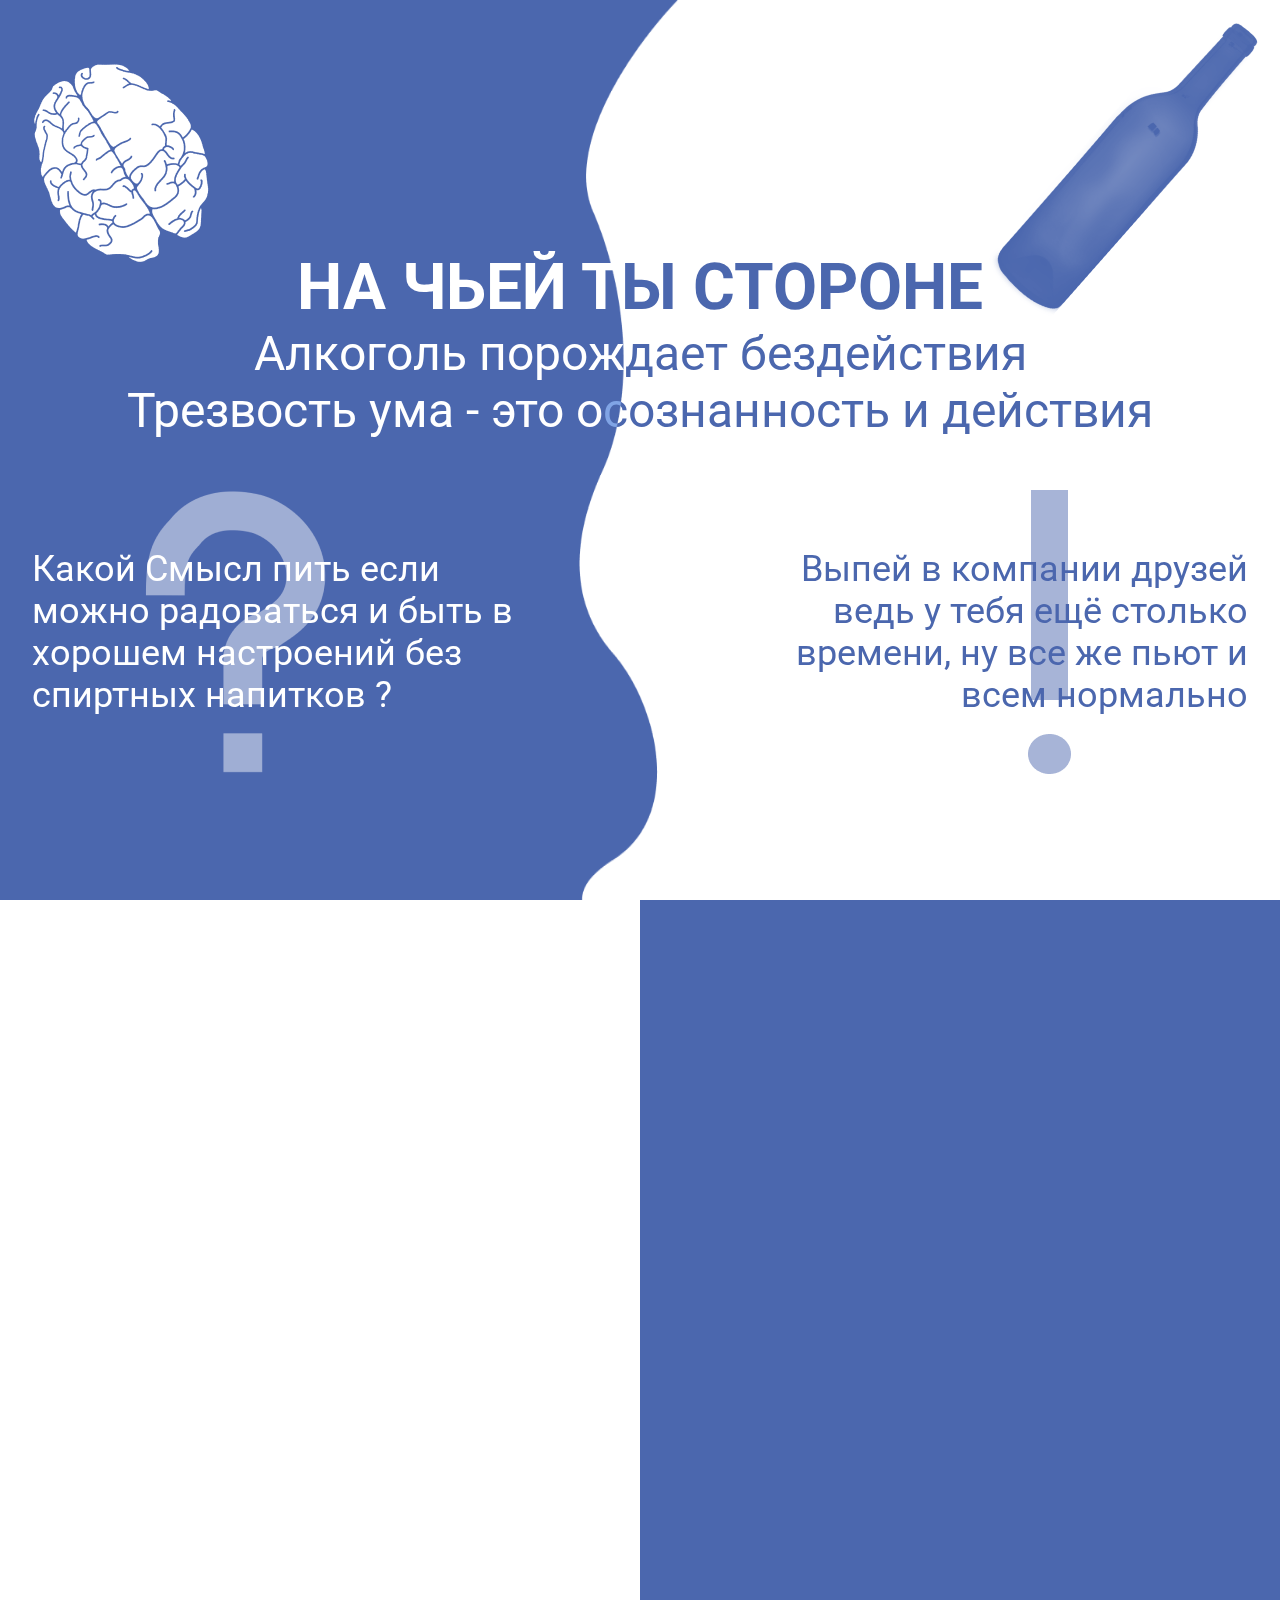
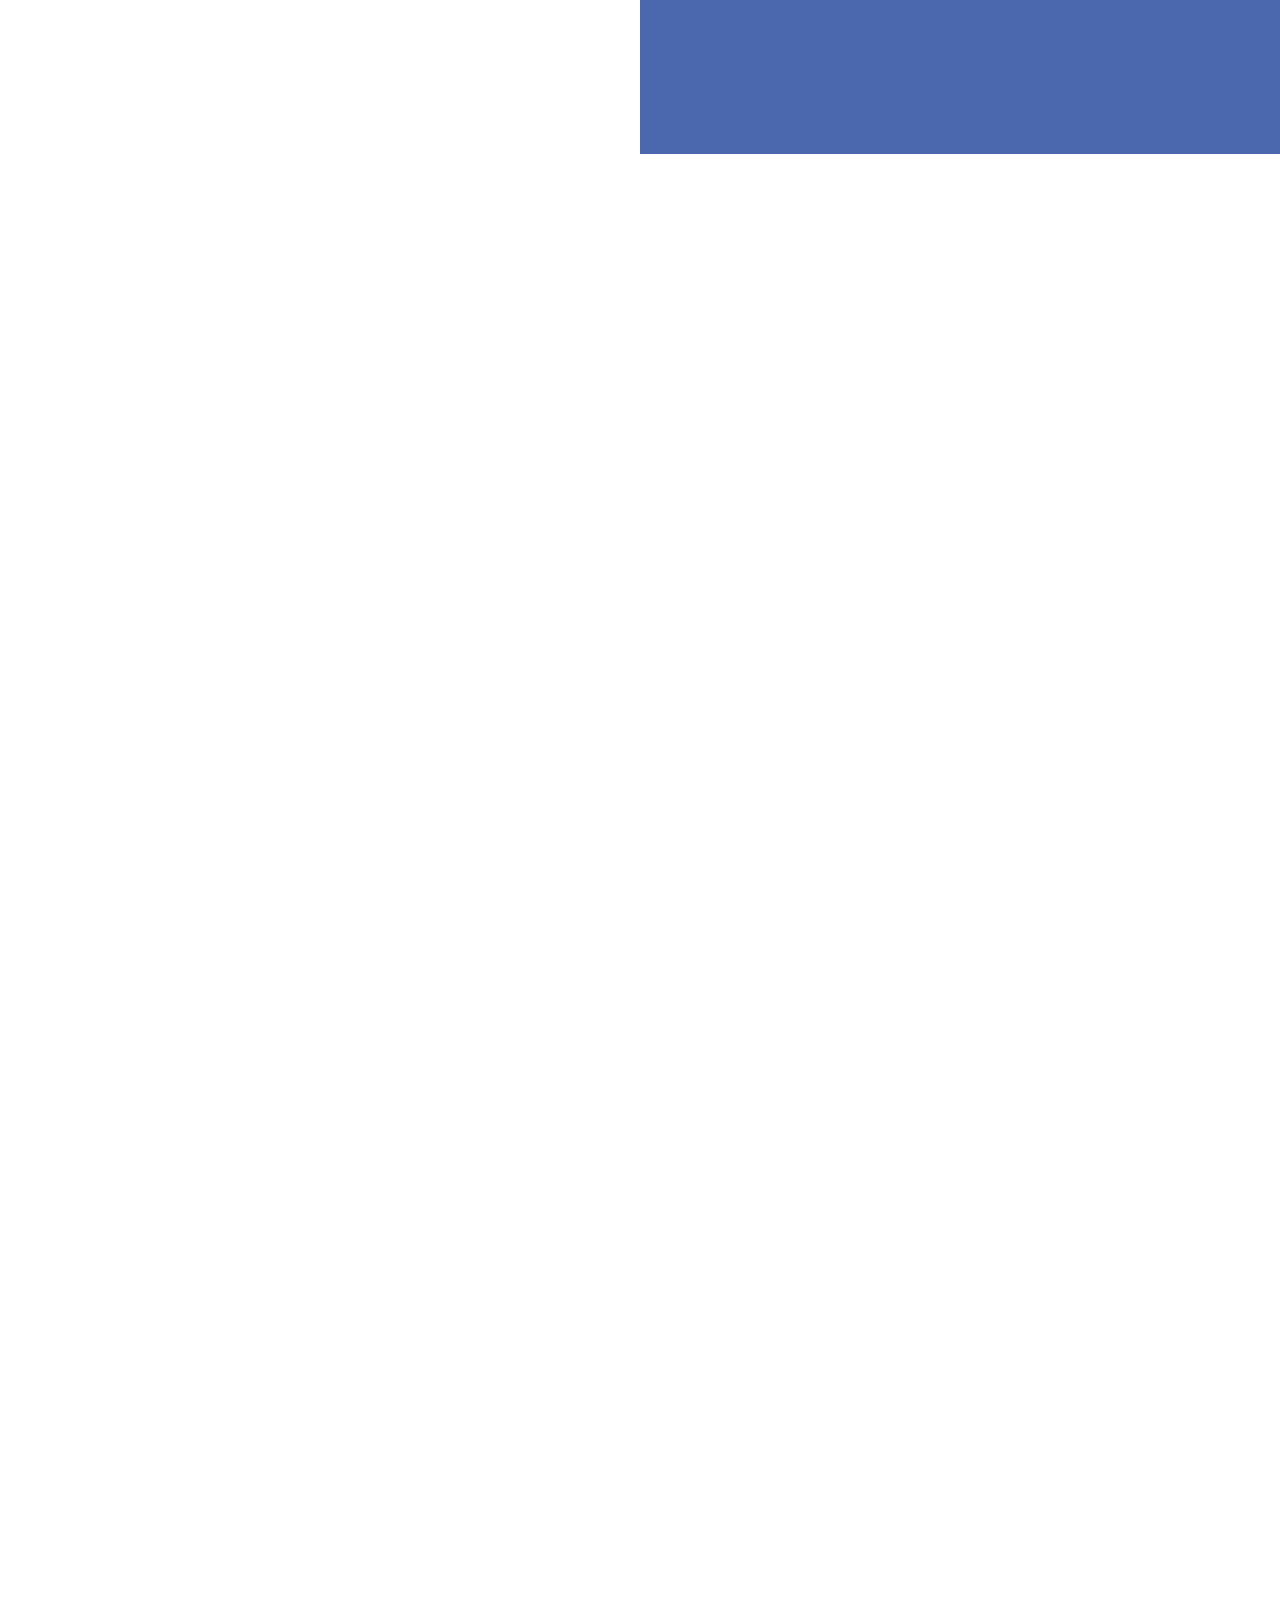
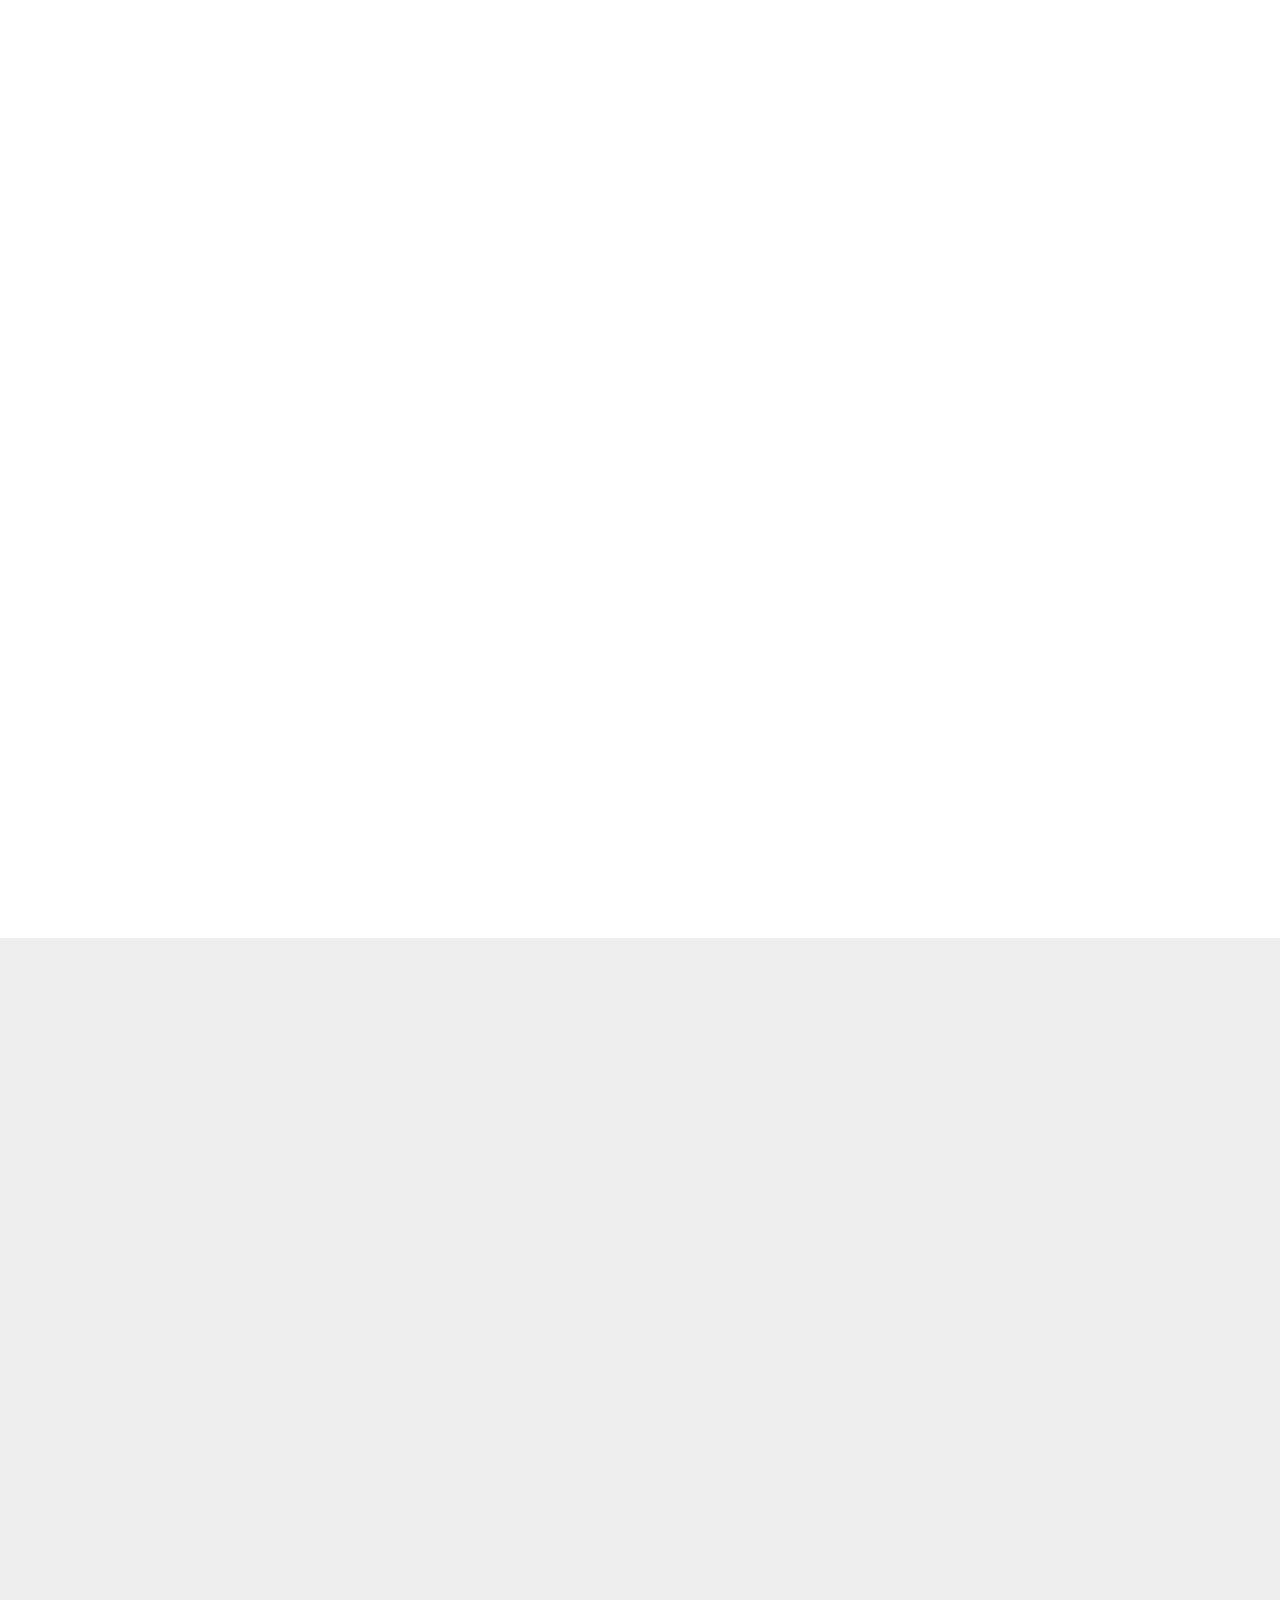
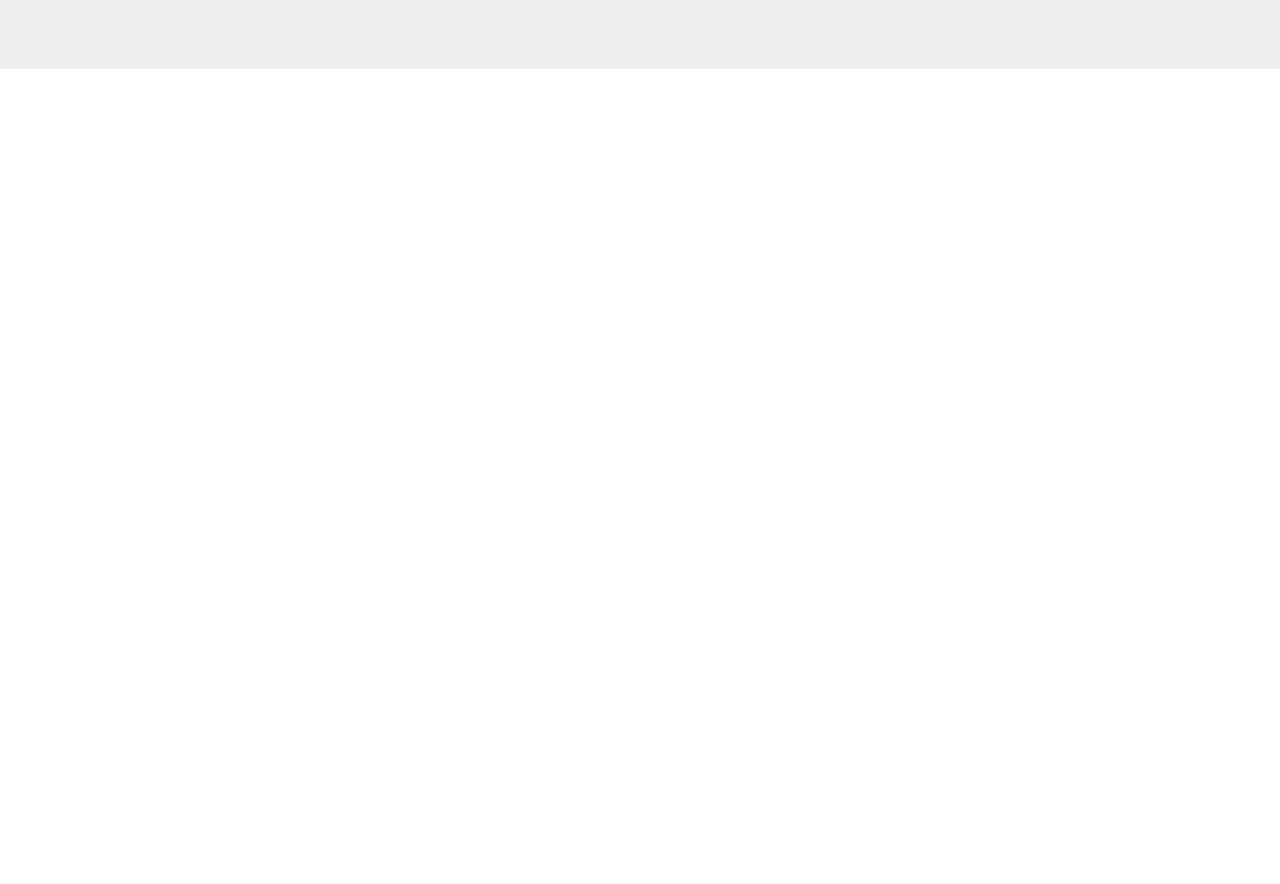
==== commit 70381277: "update" ====
--- a/Alcohelp/index.html
+++ b/Alcohelp/index.html
@@ -3,6 +3,8 @@
 <head>
     <meta charset="UTF-8">
     <meta name="viewport" content="width=device-width, initial-scale=1.0">
+<link rel="stylesheet" href="css/animate.css">
+
     <link rel="stylesheet" href="css/style.css">
     <link rel="stylesheet" href="css/media.css">
     <title>Document</title>
@@ -13,16 +15,19 @@
         <div class="header-svg">
             <img src="images/header-svg.png" alt="">
         </div>
-        <div class="header-img jc-sb">
+        <div class="header-img jc-sb wow fadeIn"
+        data-wow-duration="2s">
             <img src="images/header1.png" alt=""><img src="images/header2.png" alt="">
         </div>
-        <div class="header-title">
+        <div class="header-title wow fadeIn"
+        data-wow-delay=".3s">
             <h1>НА ЧЬЕЙ Т<span>Ы СТОРОНЕ</span></h1>
             <h2>Алкоголь порож<span>дает бездействия</span><br>
                 Трезвость ума - это о<span>сознанность и действия</span> </h2>
         </div>
         <div class="header-question jc-sb">
-            <div class="header-question_box">
+            <div class="header-question_box wow fadeInLeft"
+            data-wow-delay=".7s">
                 <div class="header-question_img">
                     <img src="images/que.png" alt="">
                 </div>
@@ -31,7 +36,8 @@
                     радоваться и быть в хорошем настроений без спиртных напитков ? 
                 </h3>
             </div>
-            <div class="header-question_box">
+            <div class="header-question_box wow fadeInRight"
+            data-wow-delay=".7s">
                 <div class="header-question_img">
                     <img src="images/exc.png" alt="">
                 </div>
@@ -45,33 +51,40 @@
     </header>
     <section class="start">
         <div class="container">
-            <h1 class="default-title">Типичное начало:</h1>
+            <h1 class="default-title wow fadeIn"
+            data-wow-delay=".5s">Типичное начало:</h1>
             <div class="start-wrapper jc-sb">
                 <div class="start-content"> 
-                    <div class="start-box">
+                    <div class="start-box wow fadeInLeft"
+                    data-wow-delay=".6s">
                         <div class="number">1</div>
                         <h3>Таким образом консультация с широким активом представляет собой интересный </h3>
                     </div>
-                    <div class="start-box">
+                    <div class="start-box wow fadeInLeft"
+                    data-wow-delay=".7s">
                         <div class="number">2</div>
                         <h3>Таким образом консультация с широким активом представляет собой интересный </h3>
                     </div>
-                    <div class="start-box">
+                    <div class="start-box wow fadeInLeft"
+                    data-wow-delay=".8s">
                         <div class="number">3</div>
                         <h3>Таким образом консультация с широким активом представляет</h3>
                     </div>                   
 
                 </div>
                 <div class="start-content">
-                    <div class="start-box">
+                    <div class="start-box wow fadeInRight"
+                    data-wow-delay=".6s">
                         <div class="number">1</div>
                         <h3>Таким образом консультация с широким активом представляет собой интересный </h3>
                     </div>
-                    <div class="start-box">
+                    <div class="start-box wow fadeInRight"
+                    data-wow-delay=".7s">
                         <div class="number">2</div>
                         <h3>Таким образом консультация с широким активом представляет собой интересный </h3>
                     </div>
-                    <div class="start-box">
+                    <div class="start-box wow fadeInRight"
+                    data-wow-delay=".8s">
                         <div class="number">3</div>
    <h3>                   Таким образом консультация с широким активом представляет  </h3>
                     </div>
@@ -81,12 +94,14 @@
         </div>
     </section>
 <section class="statistics"> 
-        <div class="default-title">
+        <div class="default-title wow fadeIn"
+        data-wow-delay=".5s">
             <h1>Статистика</h1>
             <h2>Хотел бы стать одним из них ?</h2>
         </div>
         <div class="container">
-            <div class="stat-content">
+            <div class="stat-content wow fadeIn"
+            data-wow-delay=".7s">
                 <div class="grid">
                     <div class="stat-box flex">
                         <div class="stat-img"><img src="images/stat1.png" alt="">
@@ -139,12 +154,15 @@
                     </div>
                 </div>
             </div>
-            <h1>График потребителей за 2020</h1>
-            <div class="tabs">
+            <h1 class="wow fadeIn"
+            data-wow-delay=".5s">График потребителей за 2020</h1>
+            <div class="tabs wow fadeIn"
+            data-wow-delay=".7s">
                 <h2 class="tablinks active" data-index="Russia">Россия</h2>
                 <h2 class="tablinks" data-index="Kazakhstan">Казахстан</h2>
            </div>
-    <div class="wrapper_tabcontent">
+    <div class="wrapper_tabcontent wow fadeIn"
+    data-wow-delay=".7s">
              <div id="Russia" class="tabcontent active jc-sb">
 
                     <div class="bar-graph-content">
@@ -239,11 +257,13 @@
     </section> 
     <section class="diseases">
         <div class="container">
-            <div class="default-title">
+            <div class="default-title wow fadeIn"
+            data-wow-delay=".5s">
                 <h1>Список заболеваний 
                     вызываемых алкоголизмом</h1>
             </div>
-            <div class="diseases-content">
+            <div class="diseases-content wow fadeIn"
+            data-wow-delay=".7s">
                 <ul class="flex">
                     <li><a href="">Синдром Гайе-Вернике</a></li>
                     <li><a href="">Субарахноидальное 
@@ -267,10 +287,11 @@
     </section>
     <section class="faq">
         <div class="container">
-            <div class="default-title">
+            <div class="default-title wow fadeIn"
+            data-wow-delay=".5s">
                 <h1>Самые часто задавемые вопросы</h1>
             </div>
-            <div class="faq-content">
+            <div class="faq-content wow fadeIn" data-wow-delay=".7s">
                 <div class="accordionItem close">
                     <h3 class="accordion-title">Что делать при сильной интоксикаций <svg width="32" height="20" viewBox="0 0 32 20" fill="none" xmlns="http://www.w3.org/2000/svg">
                         <path d="M2 2L14.6757 17L30 2" stroke="#4B67AE" stroke-width="4"/>
@@ -318,10 +339,12 @@
     </section>
     <section class="contact">
         <div class="container">
-            <div class="default-title">
+            <div class="default-title wow fadeIn" 
+            data-wow-delay=".5s">
                 <h1>Контакты</h1>
             </div>
-            <div class="contact-content jc-sb">
+            <div class="contact-content jc-sb wow fadeIn"
+            data-wow-delay=".7s">
                 <div class="contact-info">
                     <div class="contact-items">
                         <h2>Адрес : </h2>  
@@ -351,7 +374,15 @@
             </div>
         </div>
     </section>
-    <footer>alcohelp.com</footer>
+    <footer class="wow fadeIn"
+    data-wow-delay="1s">alcohelp.com</footer>
+    <script src="https://ajax.googleapis.com/ajax/libs/jquery/3.4.1/jquery.min.js"></script>
     <script src="js/js.js"></script>
+    <script src="js/wowminjs.js"></script>
+    <script>
+        new WOW().init();
+
+    </script>
+
 </body>
 </html>--- a/Alcohelp/css/style.css
+++ b/Alcohelp/css/style.css
@@ -24,6 +24,9 @@
 header {
     position: relative;
     height: 100vh;
+}
+header,section {
+    overflow: hidden;
 }
 .container {
     max-width: 1404px;
--- a/Alcohelp/css/media.css
+++ b/Alcohelp/css/media.css
@@ -1,3 +1,12 @@
+@media screen and (min-height: 950px) {
+    .header-title {
+        padding-top: 296px;
+    }
+    .header-question {
+        margin-top: 129px;
+    }
+}
+
 @media screen and (max-width: 1058px) {
     .tabcontent:before {
         display: none;
@@ -150,4 +159,18 @@
     .contact-form textarea {
         margin-top: 26px;
     }
-}+    .contact-soical svg{
+        width: 30px;
+        height: 30px;
+    }
+    .contact-soical a {
+        width: 50px;
+        height: 50px;
+    }
+    .default-title {
+        mix-blend-mode: screen;
+    }   
+    .circle-graph img {
+        margin-top: 45px;
+    }
+} 